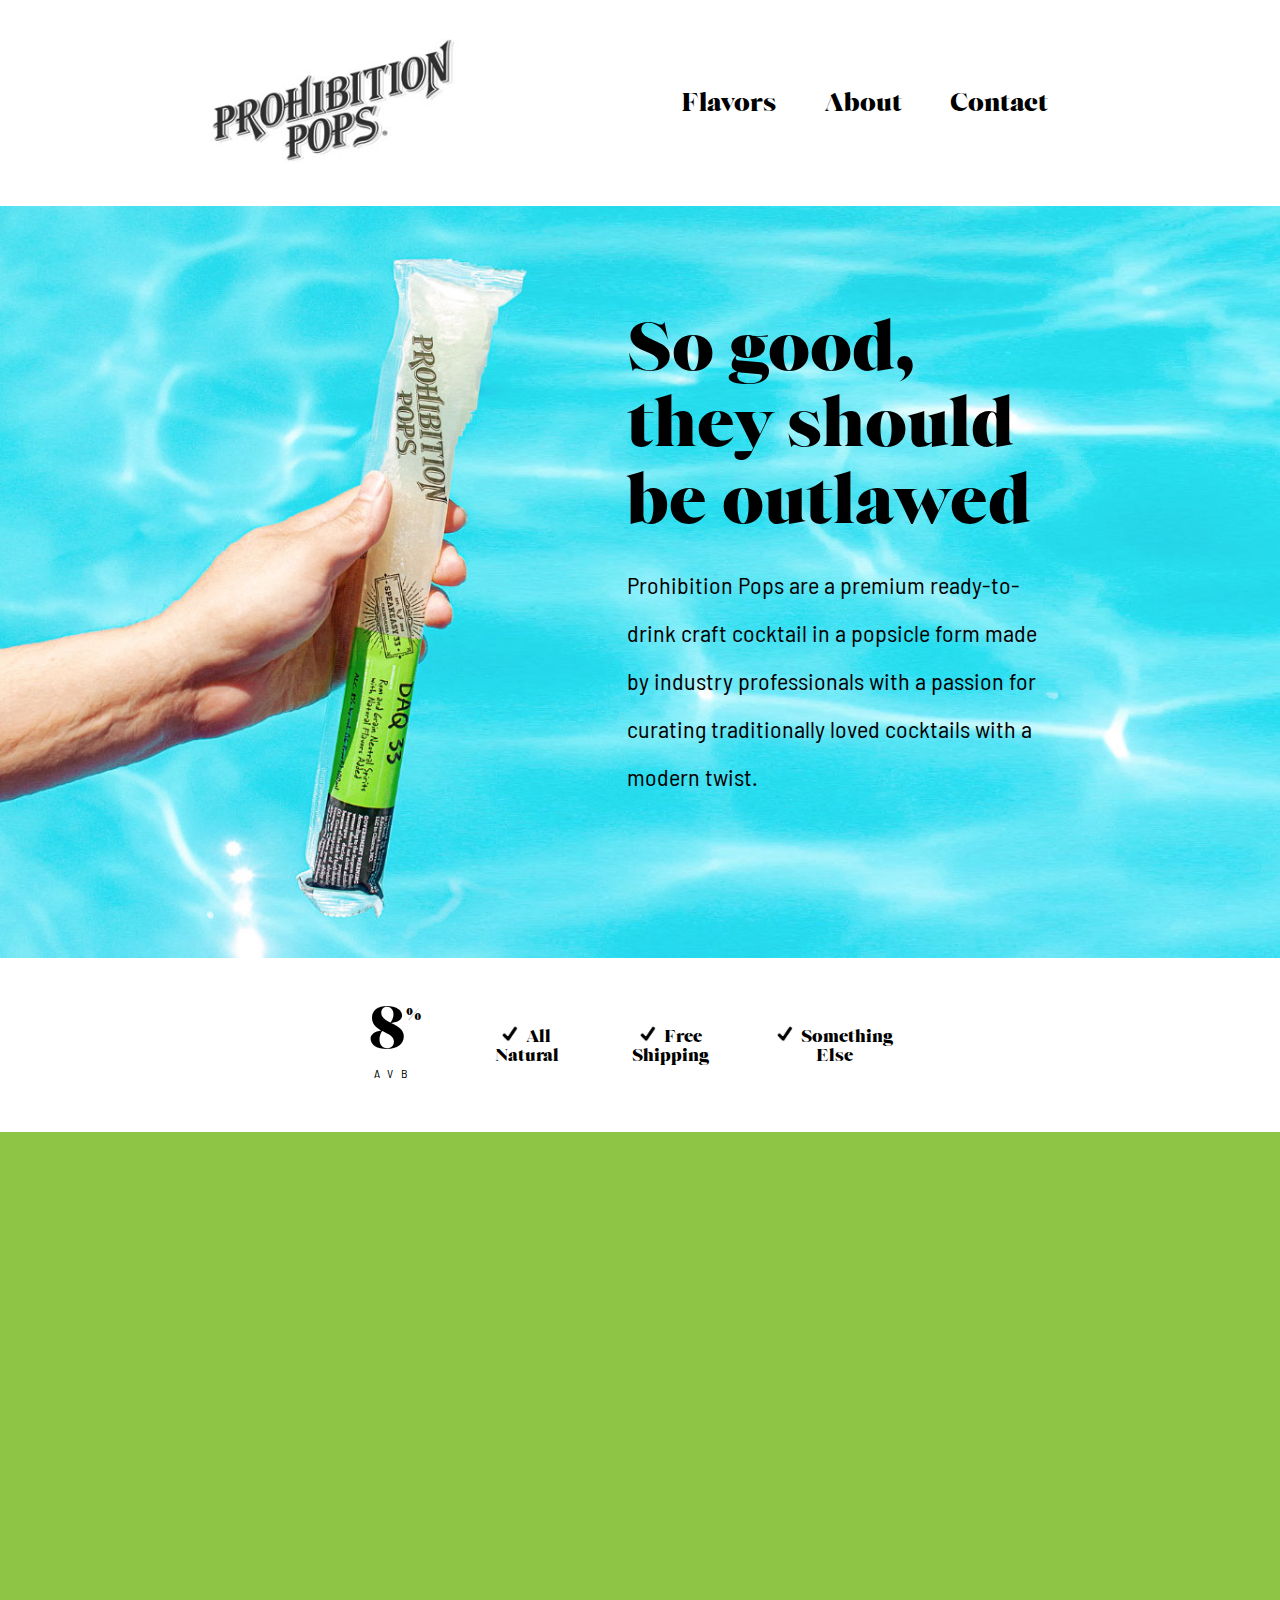
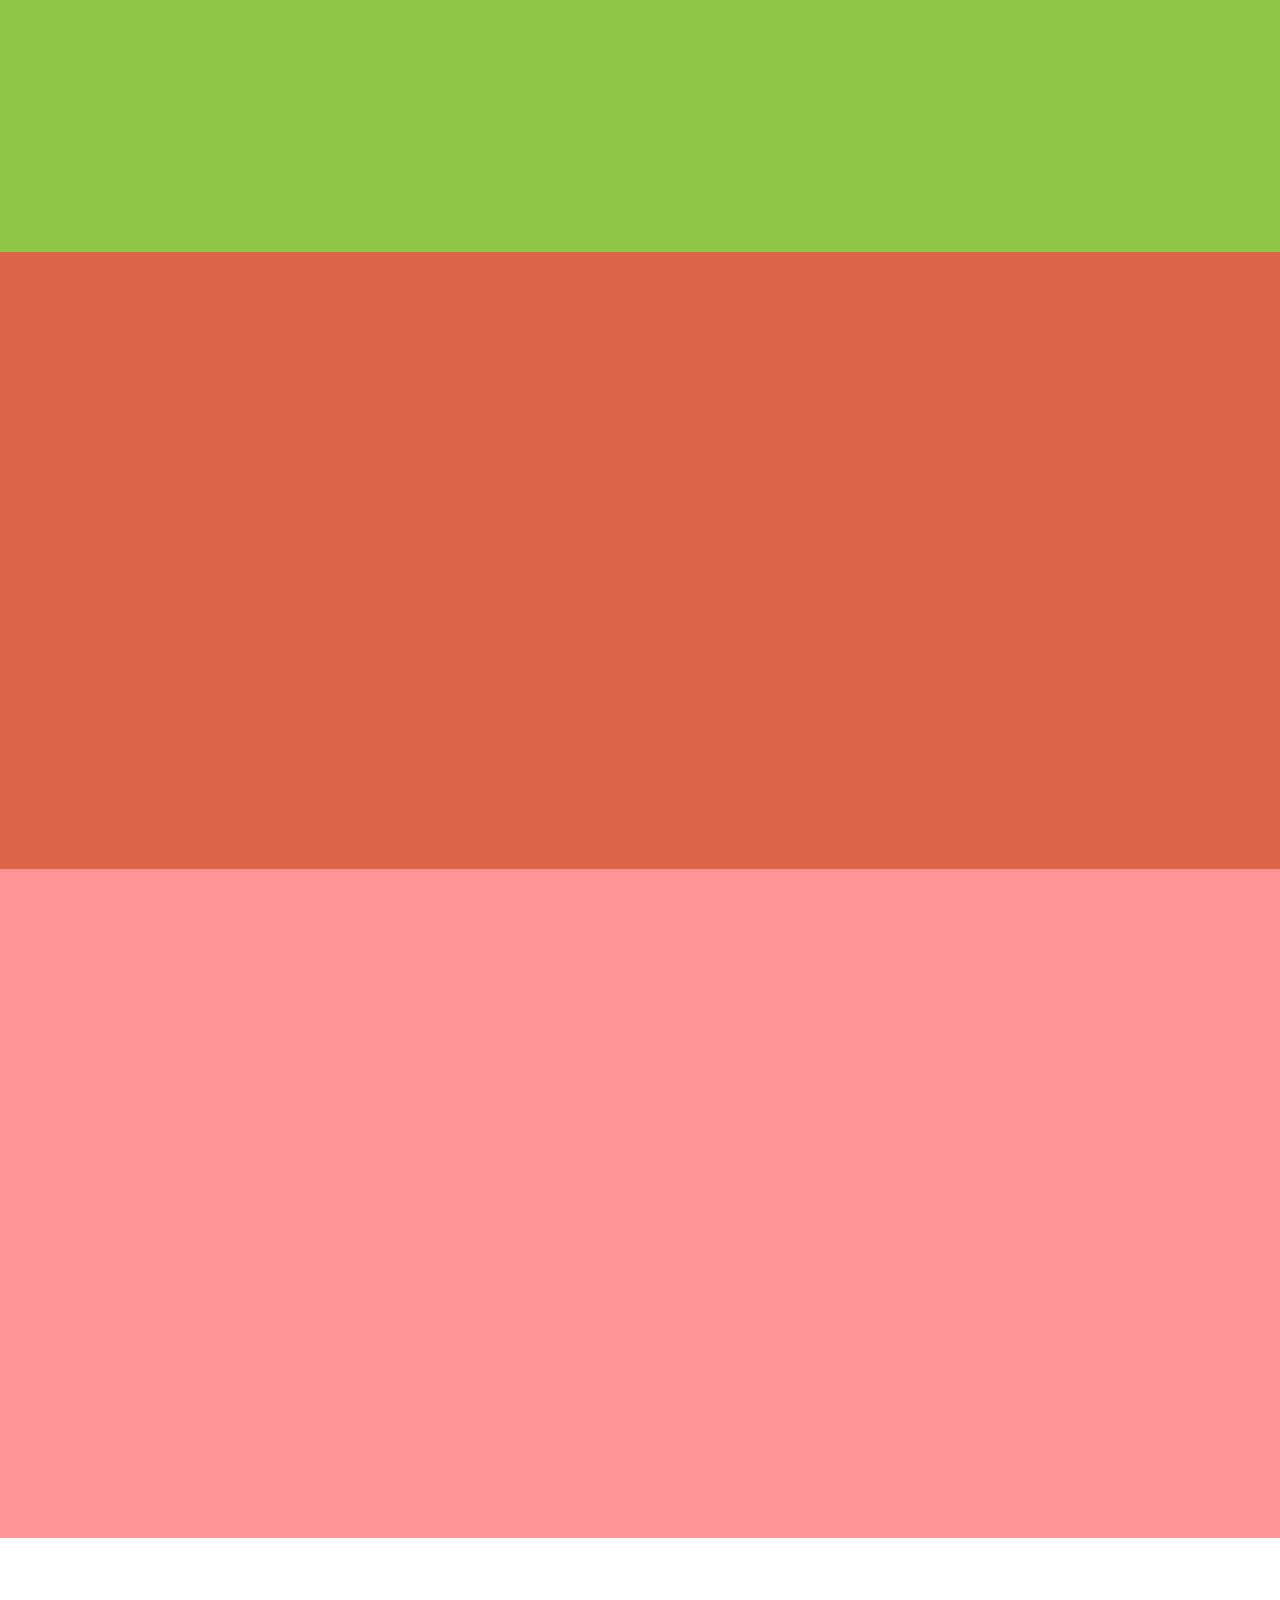
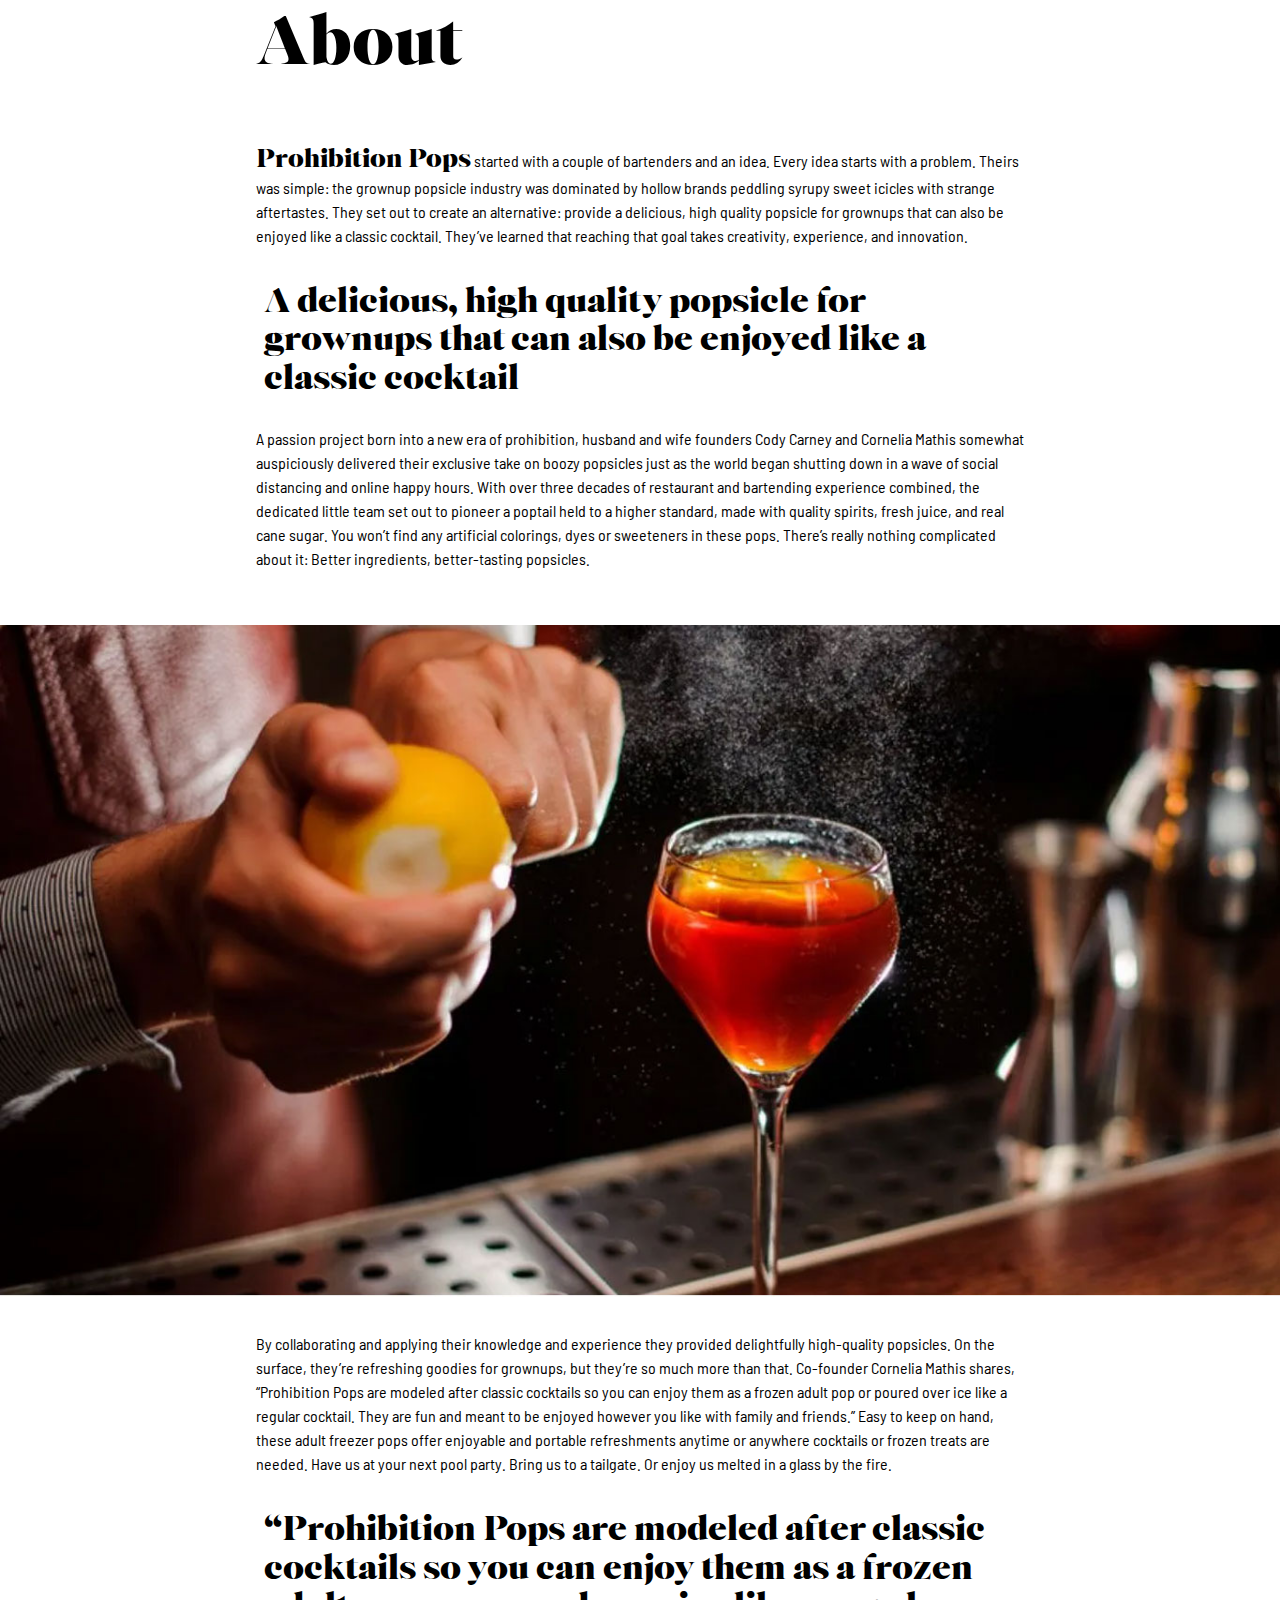
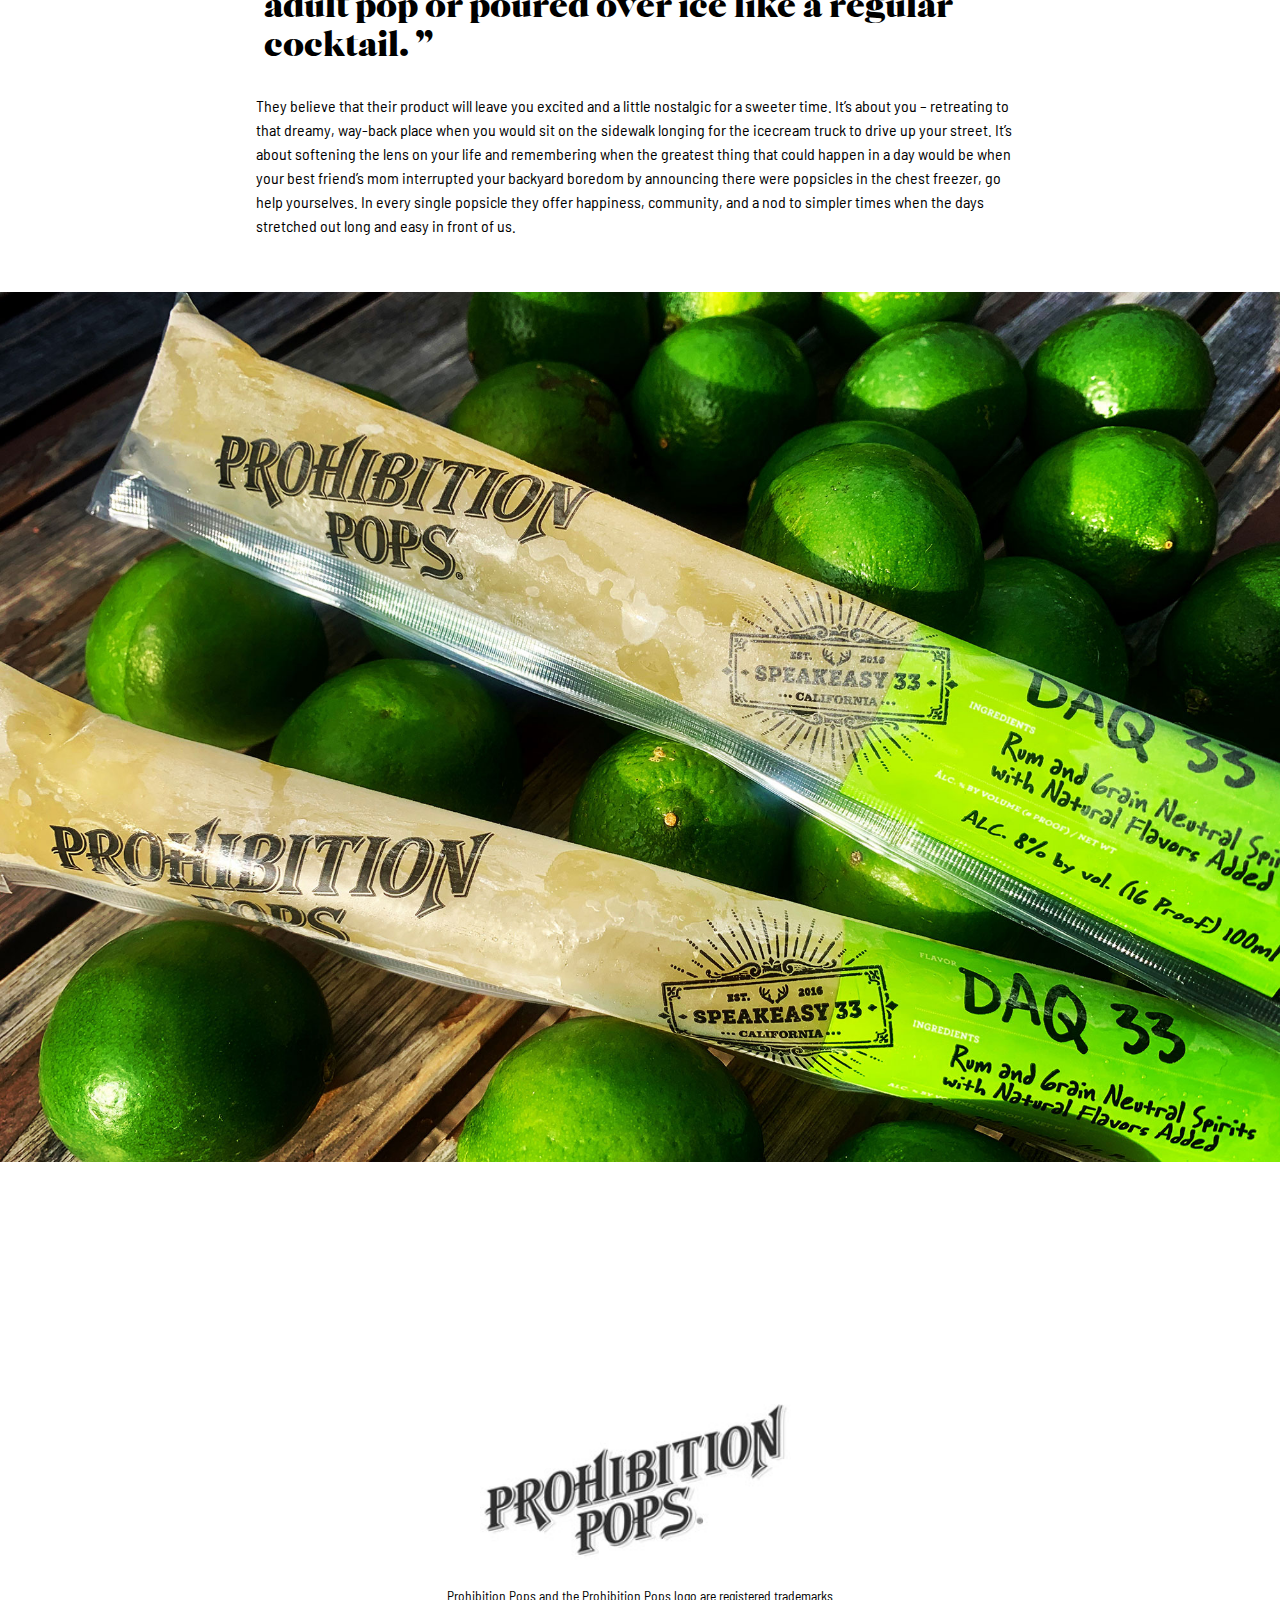
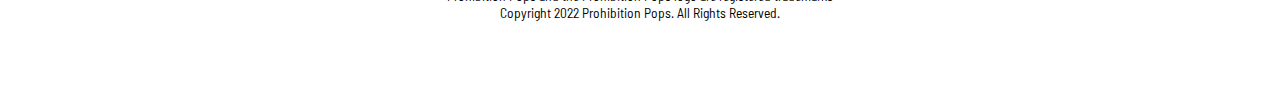
==== index.html @ 4e72dd2e "men! and auntie slut" ====
<html>

<head>
  <meta name="viewport" content="width=device-width, initial-scale=1.0">
  <meta name="og:image" content="https://prohibition-pops-new.vercel.app/images/og.jpg">
  <link href="images/favicon.png" rel="shortcut icon" type="image/x-icon">
  <link href="css/normalize.css" rel="stylesheet" type="text/css">
  <link href="fonts/fonts.css" rel="stylesheet" type="text/css">
  <link href="css/style.css" rel="stylesheet" type="text/css">
  <link rel="preconnect" href="https://fonts.googleapis.com">
  <link rel="preconnect" href="https://fonts.gstatic.com" crossorigin>
  <link href="https://fonts.googleapis.com/css2?family=Barlow+Semi+Condensed&display=swap" rel="stylesheet">
</head>

<body>
  <header>
    <div class="container">
      <a class="logo" href="/"><img src="/images/logo.jpg" alt="Prohibition Pops"></a>
      <nav>
        <ul>
          <li><a href="#flavors">Flavors</a></li>
          <li><a href="#about">About</a></li>
          <li><a href="#contact">Contact</a></li>
        </ul>
      </nav>
    </div>
  </header>
  <main>
    <h1>Prohibition Pops</h1>
    <div class="billboard">
      <div class="container">
        <div class="copy">
          <div class="headline">So good, they should be outlawed</div>
          <p>Prohibition Pops are a premium ready-to-drink craft cocktail in a popsicle form made by industry
            professionals
            with a passion for curating traditionally loved cocktails with a modern twist. </p>  
        </div>
      </div>
    </div>
    <div class="container">
      <ul class="selling-points">
        <li class="abv"><strong>8<sup>%</sup></strong>
          <p>AVB</p>
        </li>
        <li>All Natural</li>
        <li>Free Shipping</li>
        <li>Something Else</li>
      </ul>
    </div>
    <section id="flavors" class="flavors">
      <article class="daq33">
        <div class="container">
          <img src="/images/daq33.jpg" alt="Daq33">
          <div class="copy">
            <h2>Daq33</h2>
            <p>wears his t-shirts a bit too small and his smile a radiant white. He’s been known to turn heads with the twinkle in his eye.
            </p>
            <div class="stats">
              <div class="abv">
                <strong>8<sup>%</sup></strong>
                <p>AVB</p>
              </div>
              <div class="ingredients">
                Rum, Fresh Lime Juice, Cane Sugar
              </div>
              <div class="info">
                100ml, 3.4oz
              </div>
            </div>
            <a class="button" href="https://shop.prohibition-pops.com/daq-33-6-per-pop.html" target="_blank">
              Buy Now
            </a>
          </div>
        </div>
      </article>

      <article class="bourbon-buck">
        <div class="container">
          <img src="/images/bourbon-buck.jpg" alt="Bourbon Buck">
          <div class="copy">
            <h2><span>Bourbon</span> Buck</h2>
            <p>he's sweet as hell and all about the swagger. He may or may not have kids, nobody really knows for sure, but without a doubt he’d take a bullet for you.
            </p>
            <div class="stats">
              <div class="abv">
                <strong>8<sup>%</sup></strong>
                <p>AVB</p>
              </div>
              <div class="ingredients">
                Bourbon, Ginger Syrup, Fresh Lime Juice, Cane Sugar
              </div>
              <div class="info">
                100ml, 3.4oz
              </div>
            </div>
            <div class="button" >
              Coming Soon!
            </a>
          </div>
        </div>
      </article>

      <article class="pink-lemonade">
        <div class="container">
          <img src="/images/pink-lemonade.jpg" alt="Pink Lemonade">
          <div class="copy">
            <h2>Pink <span>Lemonade</span></h2>
            <p>the fun aunt who shows up at family gatherings with her lipstick smudged and maybe already a little tipsy but her heart is pure gold.
            </p>
            <div class="stats">
              <div class="abv">
                <strong>8<sup>%</sup></strong>
                <p>AVB</p>
              </div>
              <div class="ingredients">
                Vodka, Cranberry Juice, Fresh Lemon Juice, Cane Sugar
              </div>
              <div class="info">
                100ml, 3.4oz
              </div>
            </div>
            <div class="button" href="#">
              Coming soon!
            </div>
          </div>
        </div>
      </article>

    </section>

    <section class="about" id="about">
      <div class="container">
        <h2>About</h2>
        <p><em>Prohibition Pops</em> started with a couple of bartenders and an idea. Every idea starts with a problem.
          Theirs was simple: the grownup popsicle industry was dominated by hollow brands peddling syrupy sweet icicles
          with strange aftertastes. They set out to create an alternative: provide a delicious, high quality popsicle
          for
          grownups that can also be enjoyed like a classic cocktail. They’ve learned that reaching that goal takes
          creativity, experience, and innovation.</p>

        <p>
        <blockquote>A delicious, high quality popsicle for grownups that can also be enjoyed like a classic cocktail
        </blockquote>
        </p>

        <p>A passion project born into a new era of prohibition, husband and wife founders Cody Carney and Cornelia
          Mathis
          somewhat auspiciously delivered their exclusive take on boozy popsicles just as the world began shutting down
          in
          a wave of social distancing and online happy hours. With over three decades of restaurant and bartending
          experience combined, the dedicated little team set out to pioneer a poptail held to a higher standard, made
          with
          quality spirits, fresh juice, and real cane sugar. You won’t find any artificial colorings, dyes or sweeteners
          in these pops. There’s really nothing complicated about it: Better ingredients, better-tasting popsicles.</p>
      </div>
      <br><br>
      <img src="/images/bartender.jpg" alt="Bartender">
      <br><br>
      <div class="container">
        <p>By collaborating and applying their knowledge and experience they provided delightfully high-quality
          popsicles.
          On the surface, they’re refreshing goodies for grownups, but they’re so much more than that. Co-founder
          Cornelia
          Mathis shares, “Prohibition Pops are modeled after classic cocktails so you can enjoy them as a frozen adult
          pop
          or poured over ice like a regular cocktail. They are fun and meant to be enjoyed however you like with family
          and friends.” Easy to keep on hand, these adult freezer pops offer enjoyable and portable refreshments anytime
          or anywhere cocktails or frozen treats are needed. Have us at your next pool party. Bring us to a tailgate. Or
          enjoy us melted in a glass by the fire. </p>
          <blockquote>“Prohibition Pops are modeled after classic cocktails so you can enjoy them as a frozen adult pop or poured over ice like a regular cocktail. ”</blockquote>
        <p>They believe that their product will leave you excited and a little nostalgic for a sweeter time. It’s about
          you – retreating to that dreamy, way-back place when you would sit on the sidewalk longing for the icecream
          truck to drive up your street. It’s about softening the lens on your life and remembering when the greatest
          thing that could happen in a day would be when your best friend’s mom interrupted your backyard boredom by
          announcing there were popsicles in the chest freezer, go help yourselves. In every single popsicle they offer
          happiness, community, and a nod to simpler times when the days stretched out long and easy in front of us.</p>
      </div>
      <br><br>
      <img src="/images/product.jpg" alt="pops" />
      <br><br>
      <div class="container">
        <div class="instagram">
          <!--  LightWidget WIDGET  -->
          <script src="https://cdn.lightwidget.com/widgets/lightwidget.js"></script><iframe
            src="https://cdn.lightwidget.com/widgets/98e563a64de95005815bdc855ac49291.html" scrolling="no"
            allowtransparency="true" class="lightwidget-widget" style="width:100%;border:0;overflow:hidden;"></iframe>
        </div>
      </div>
      </div>
    </section>
  </main>
  <footer>
    <a class="logo" href="/"><img src="/images/logo.jpg" alt="Prohibition Pops"></a>
    <p>Prohibition Pops and the Prohibition Pops logo are registered trademarks<br>
      Copyright 2022 Prohibition Pops. All Rights Reserved.</p>
  </footer>
  <script src="https://code.jquery.com/jquery-3.6.3.min.js"
    integrity="sha256-pvPw+upLPUjgMXY0G+8O0xUf+/Im1MZjXxxgOcBQBXU=" crossorigin="anonymous"></script>
  <script src="/js/scripts.js"></script>
</body>

</html>
---- fonts/fonts.css ----
@font-face {
    font-family: 'BW Beto';
    src: url('BwBetoGrande-Black.woff') format('woff');
    font-style: normal;
}
---- css/style.css ----
body {
  font-family: 'Barlow Semi Condensed', sans-serif;
  line-height: 1.2;
}

.button {}

img {
  width: 100%;
  height: auto;
}

sup {
  top: -1.75em
}

/* FONTZ */

h1 {
  display: none;
}

h2,
header nav,
blockquote,
section.about p em:first-of-type,
.billboard .headline,
.selling-points li:not(:first-child),
.button {
  font-family: 'BW Beto';
  font-weight: bold;
}

@media (max-width: 768px) {
  header nav {
    font-family: inherit;
    text-transform: uppercase;
    font-size: 1rem;
  }
}

h2,
.billboard .headline {
  font-size: 3rem;
}

@media (min-width: 769px) {

  h2,
  .billboard .headline {
    font-size: 4rem;
  }
}


article h2 {
  font-size: 5rem;
  line-height: 1;
}

h2 span {
  font-size: 2.25rem;
  display: block;
}

blockquote {
  font-size: 2rem;
}

nav,
section.about p em:first-of-type {
  font-size: 1.5rem;
  font-style: normal;
}


/* GLOBAL */

.container {
  max-width: 1024px;
  margin: auto;
}

a {
  color: #000;
}

header {
  text-align: center;
  padding: 2rem;
}

header .logo {
  display: inline-block;
  max-width: 10rem;
}

@media (min-width: 769px) {
  header .logo {
    max-width: 16rem;
  }
}

header nav {
  padding: 1rem 0;
}

header nav ul {
  display: flex;
  align-items: center;
  justify-content: center;
}

header nav ul li {
  padding: 0 .5rem;
}

@media (min-width: 769px) {
  header .container {
    display: flex;
    align-items: center;
    justify-content: center;
    width: 100%;
  }

  header .logo {
    margin-right: 12rem;
  }

  header nav ul li {
    padding: 0 1.5rem;
  }


}

header nav ul {
  list-style-type: none;
  margin: 0;
  padding: 0;
}

header nav a {
  text-decoration: none;
}


/* BILLBOARD */

.billboard {
  background-repeat: no-repeat;
  background-size: cover;
  background-position: top;
  padding: 2rem;
  text-align: center;
  background-image: url(/images/billboard-mobile.jpg);
  padding-top: 24rem;
  overflow: hidden
}

@media (min-width: 769px) {
  .billboard {
    background-image: url(/images/billboard.jpg);
    background-position: center;
    min-height: 45rem;
    padding-top: 0;
    padding-left: 33%;
    text-align: left;
    display: flex;
    align-items: flex-end;
  }

  .billboard .headline {
    width: 26rem;
  }

  .billboard p {
    line-height: 2;
    font-size: 1.5rem;
    width: 26rem;
  }

}

.billboard .copy {
  position: relative;
  transform: translateY(150px);
  opacity: 0;
  transition: 1s all ease;
}
.billboard .copy.active {
  transform: translateY(0);
  opacity: 1;
}
/* Flavors */

.flavors article {
  color: #fff;
  padding: 2rem;
  text-align: center;
}

@media (min-width: 769px) {
  .flavors article .container {
    display: flex;
    flex-direction: row-reverse;
    align-items: center;
    text-align: left;
  }

  .flavors article .copy {
    padding-left: 4rem;
    line-height: 1.5;
  }

  .flavors article .copy p {
    margin: 1rem 0;
  }

  .flavors article h2 {
    margin: 0;
  }
}

.flavors article .copy .stats .abv p {
  margin: 0;
}

.stats .abv {
  background: #fff;
  padding: 1rem;
  margin-right: .5rem;
  height: 4rem;
}



.stats {
  display: flex;
  height: auto;
  border: 1px solid #fff;
  margin-top: 2rem;
  text-align: left;
}

.stats .ingredients,
.stats .info {
  font-size: .8rem;
  padding: .5rem;
}

.stats .ingredients:before,
.stats .info:before {
  content: "Ingredients";
  display: block;
  font-size: .75rem;
  text-transform: uppercase;
  letter-spacing: .125rem;
  padding: .25rem 0;
}

.stats .info:before {
  content: "Info";
}

article.daq33 {
  background: #8ec545;
}

article.bourbon-buck {
  background: #dd654a;
}

article.pink-lemonade {
  background: #ff9597;
}

article.daq33 .abv {
  color: #8ec545;
}

article.bourbon-buck .abv {
  color: #dd654a;
}

article.pink-lemonade .abv {
  color: #ff9597;
}

/* reveal   */

.flavors article img {
  position: relative;
  transform: translateY(50px);
  opacity: 0;
  transition: 1s all ease;
}

.flavors article img.active {
  transform: translateY(0);
  opacity: 1;
}

.flavors article .copy {
  position: relative;
  transform: translateX(-150px);
  opacity: 0;
  transition: 1s all ease;
}

.flavors article .copy.active {
  transform: translateX(0);
  opacity: 1;
}

@media (min-width: 769px) {
  .flavors article img {
    transform: translateY(50px);
  }
  .flavors article img.active {
    transform: translateY(0);
  }

  .flavors article .copy {
    transform: translateX(-150px);
  }
  .flavors article .copy.active {
    transform: translateX(0);
  }
}




/* About */

section.about p,
section.about h2 {
  padding: 0 2rem;
  line-height: 1.5;
}

@media (min-width: 769px) {

  section.about p,
  section.about h2 {
    padding: 0 8rem;
  }

  section.about blockquote {
    padding: 0 6rem;
  }
}



/* ABV */

.abv {
  text-align: center;
  letter-spacing: .5rem;
  ;
  font-size: .75rem;
}

.abv sup {
  font-size: 1rem;
  /* transform: translate(.125rem, -.65rem); */
  /* display: inline-block; */
}

.abv strong {
  font-family: 'BW Beto';
  font-size: 3.5rem;
  line-height: 1;
  letter-spacing: normal;
}


/* Selling Points */

ul.selling-points {
  margin: 2rem;
  list-style-type: none;
  padding: 0;
  text-align: center;
}

ul.selling-points {
  align-items: center;
}

@media (min-width: 769px) {
  ul.selling-points {
    display: flex;
    margin: 2rem auto;
    width: 35rem;
  }

  ul.selling-points .abv {
    margin-right: 2rem;
  }
}

ul.selling-points li {
  padding: .5rem;
}

.selling-points li:not(:first-child):before {
  content: "";
  display: inline-block;
  width: 1rem;
  height: 1rem;
  background-image: url(/images/checkmark.jpg);
  background-repeat: none;
  background-size: cover;
  margin-right: .5rem;
}


.instagram {
  padding: 2rem;
}

footer {
  text-align: center;
  padding-bottom: 4rem;
}

footer p {
  max-width: 600px;
  font-size: .85rem;
  margin: 1rem auto;
}

footer .logo {
  display: block;
  width: 20rem;
  margin: auto;
}

/* Button */
.button {
  font-size: 1.5rem;
  display: inline-block;
  margin: 2.5rem 0 1rem;
  color: #fff;
  text-decoration: none;
}

a.button {
  border-bottom: 2px solid #fff;
}
a.button:after {
  content: "›";
  display: inline-block;
  margin-left: .5rem;
}
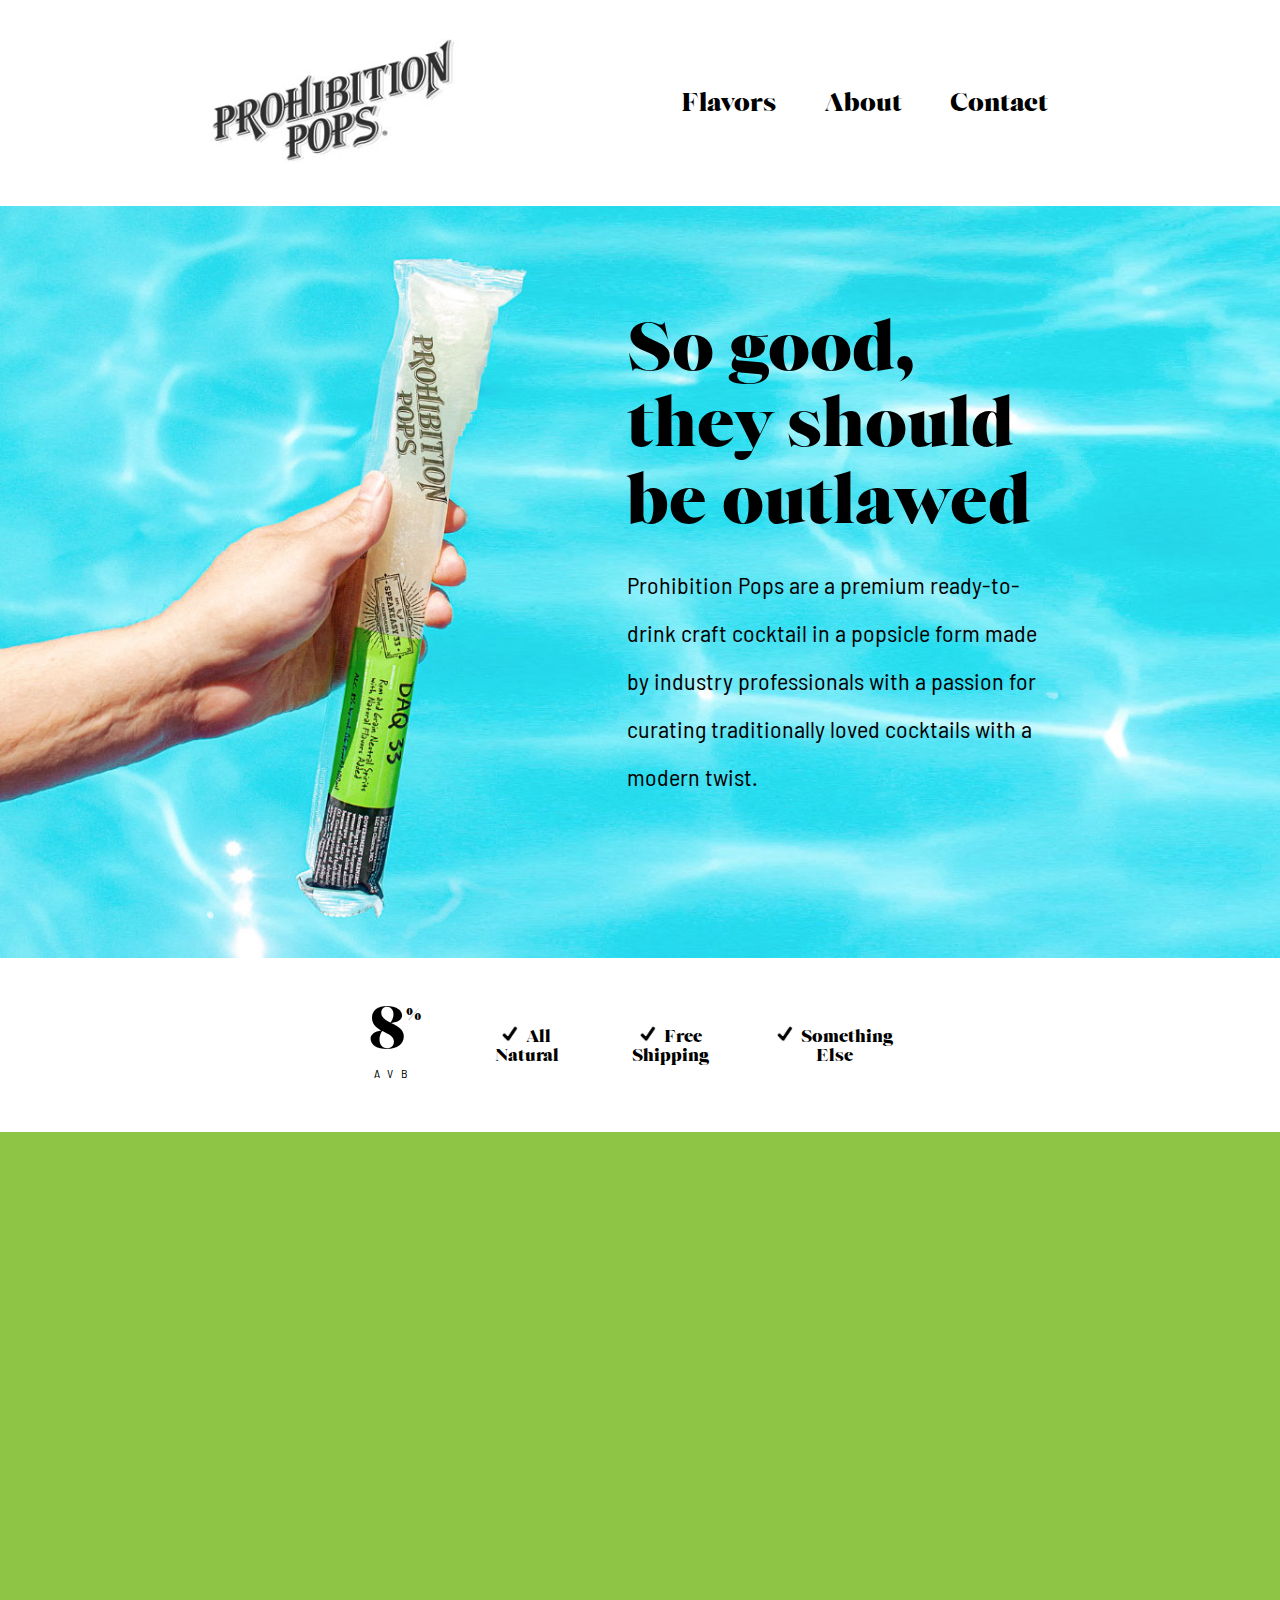
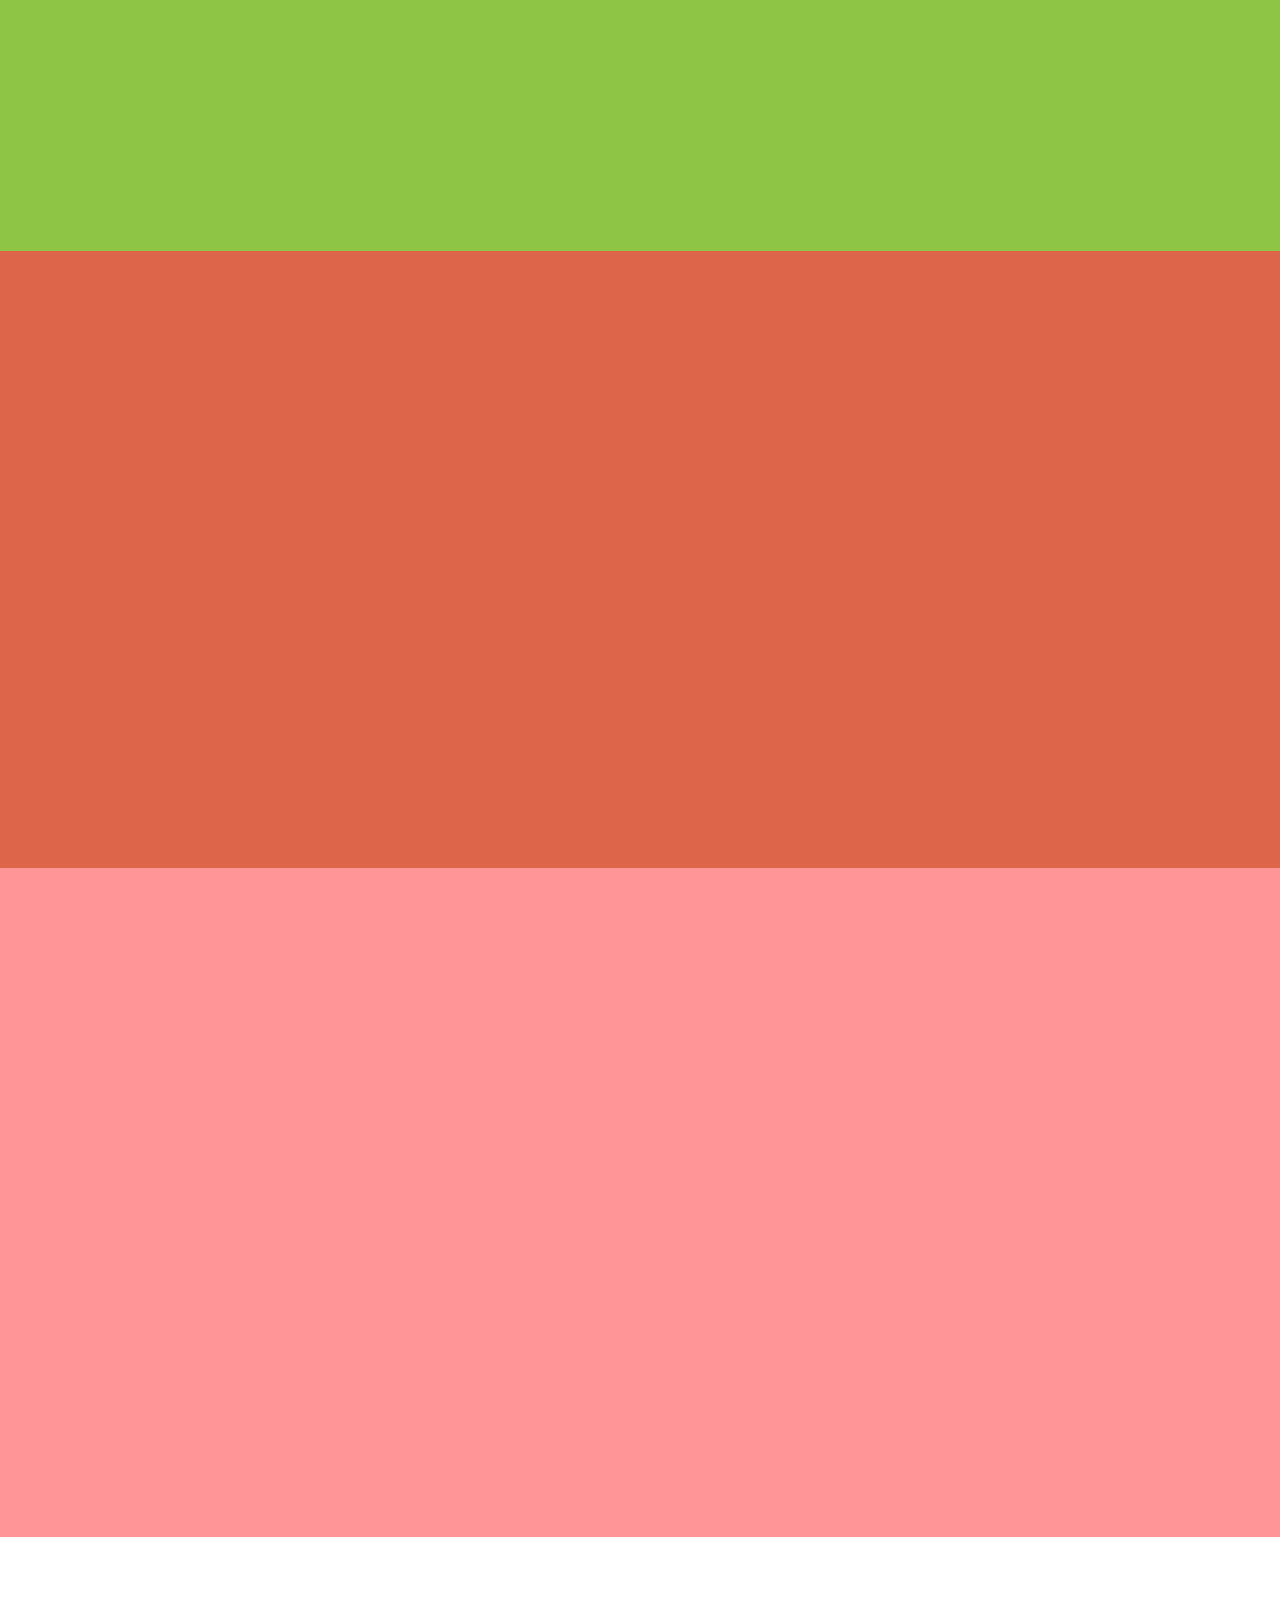
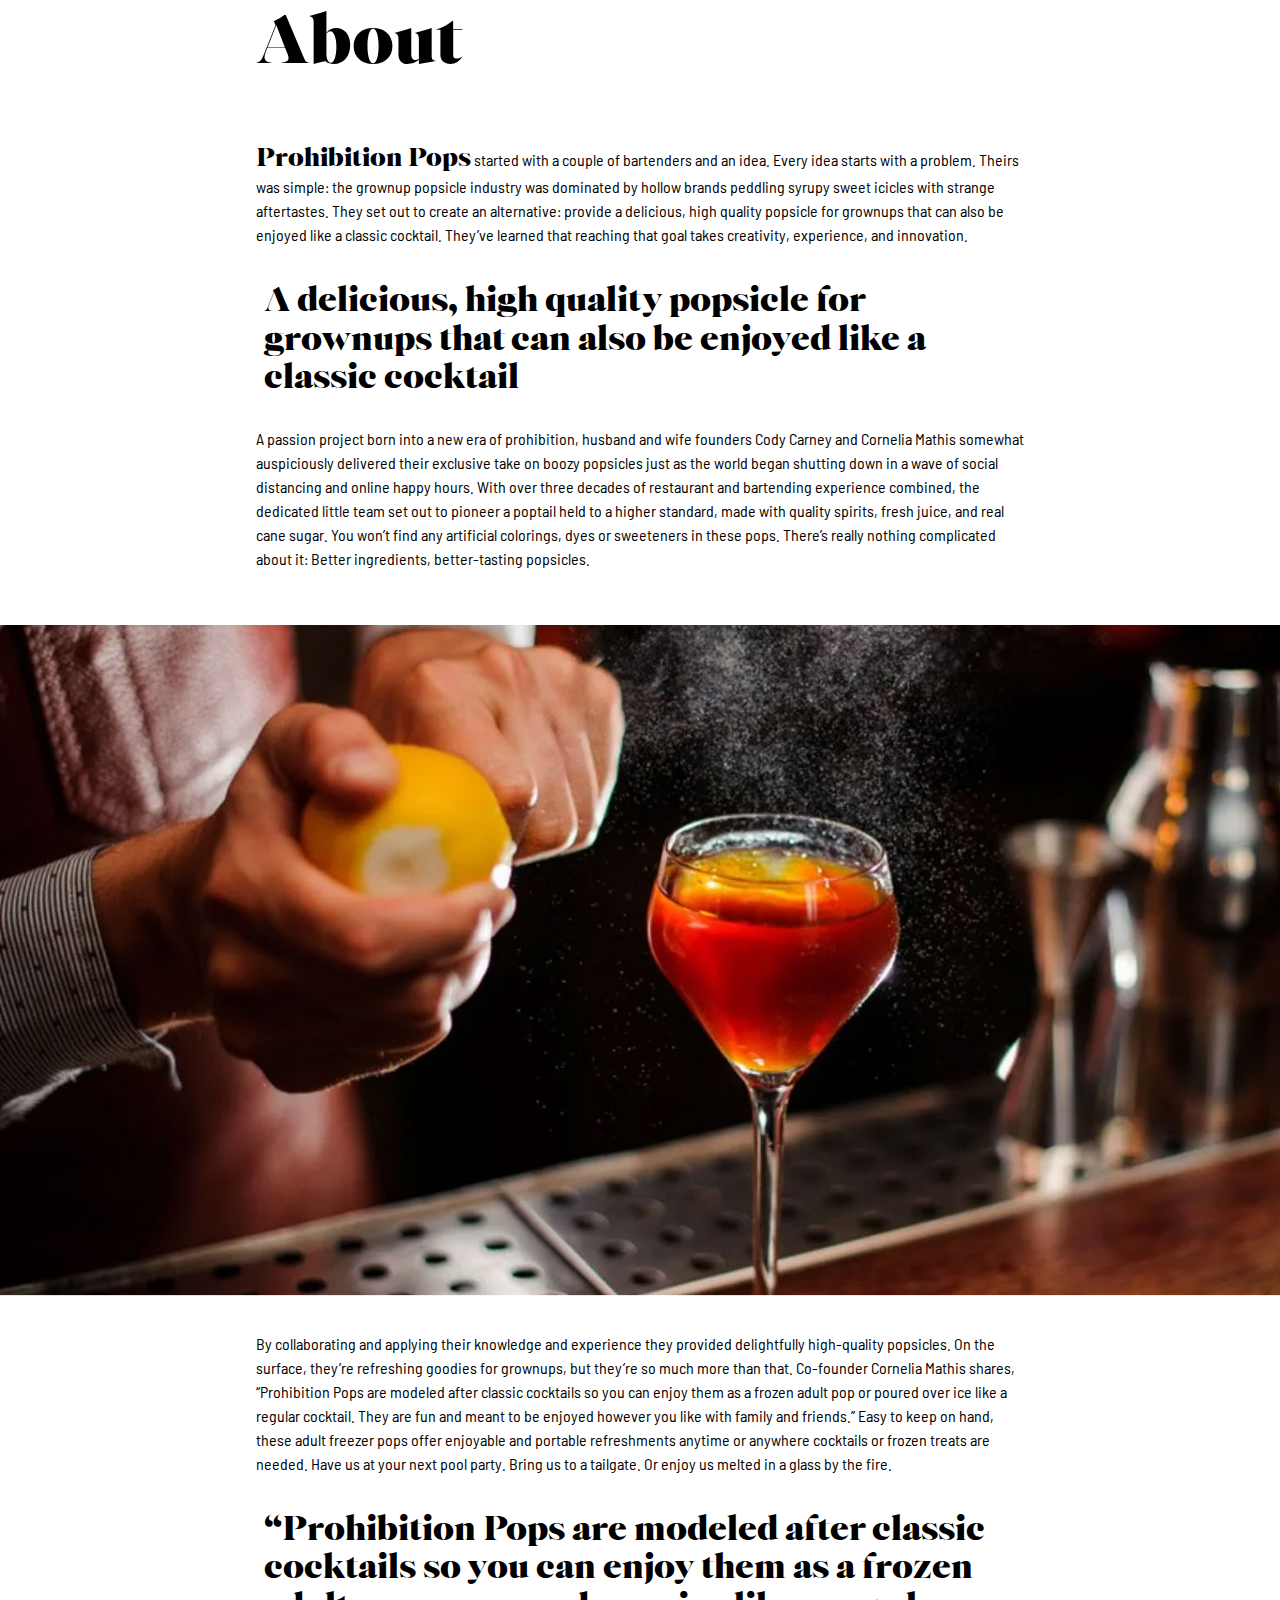
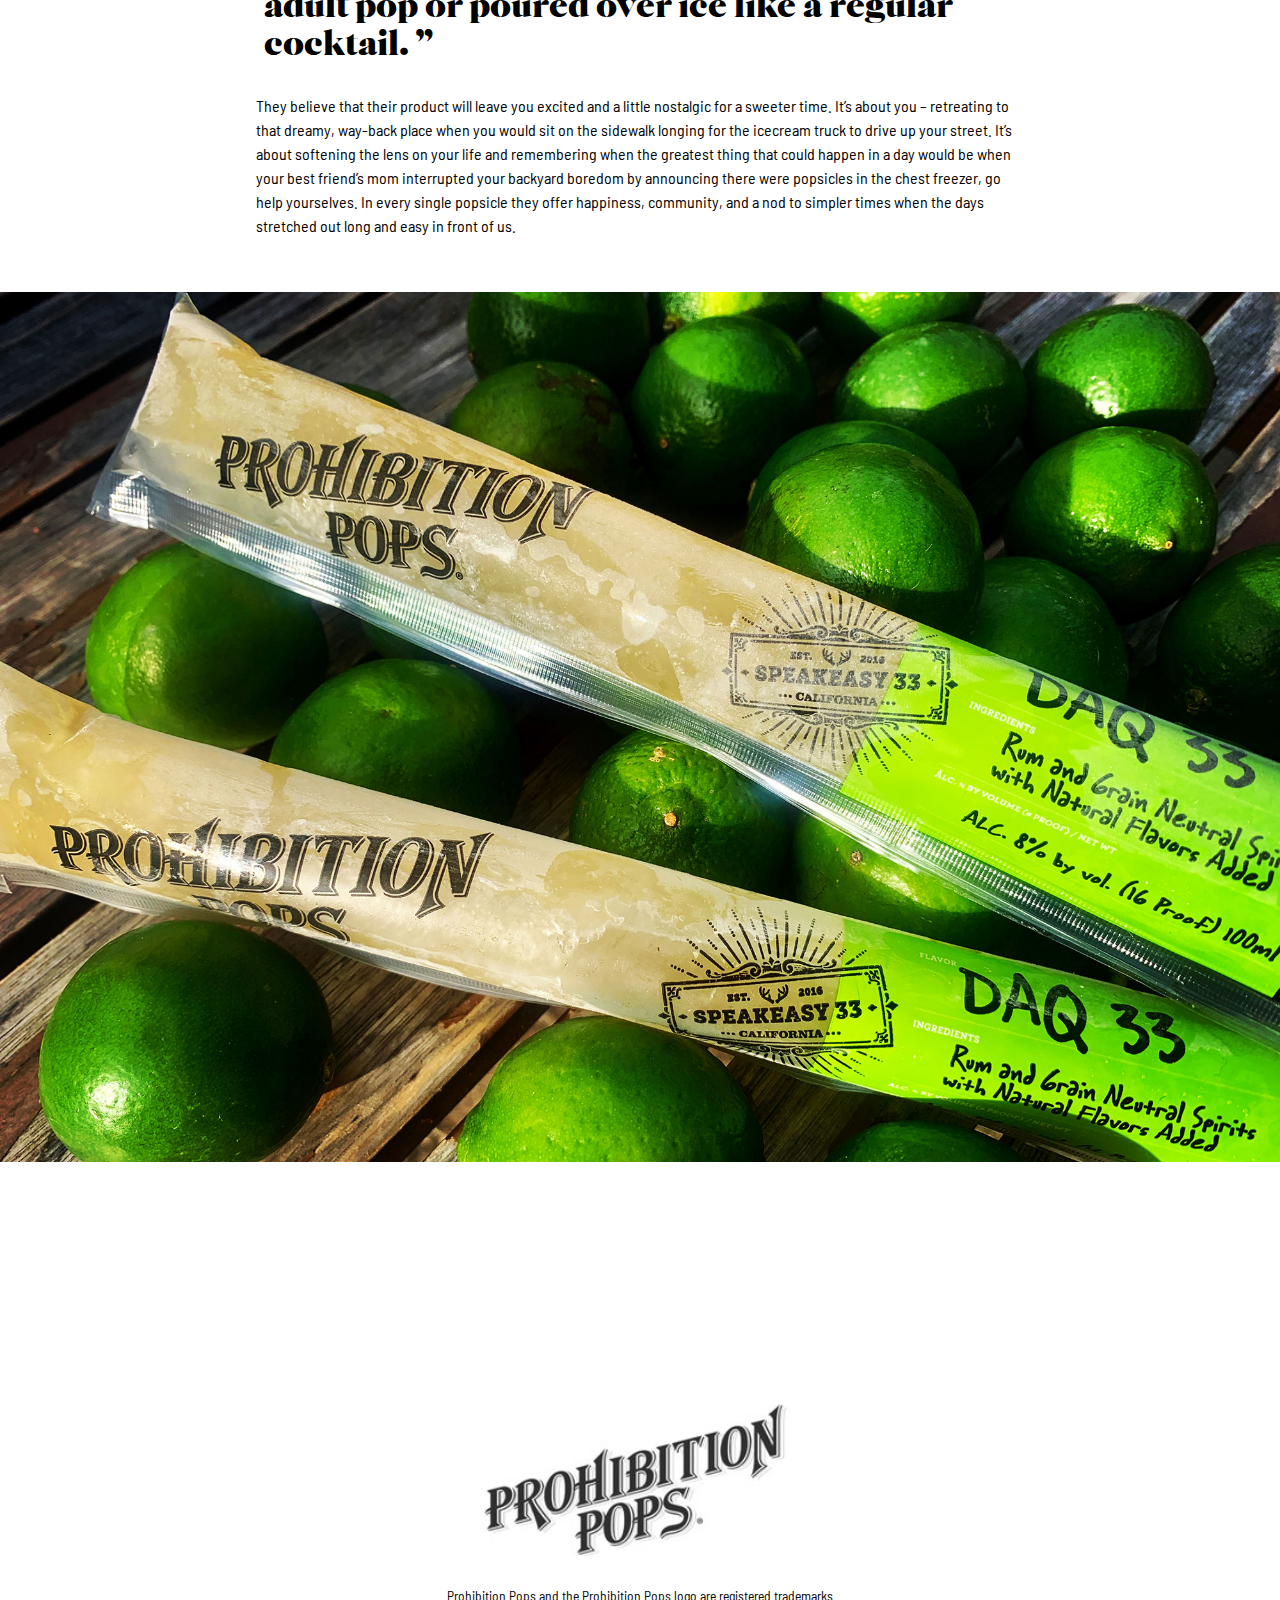
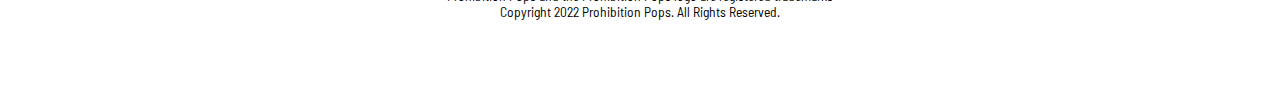
==== commit ce724d62: "up we go" ====
--- a/index.html
+++ b/index.html
@@ -53,7 +53,7 @@
           <img src="/images/daq33.jpg" alt="Daq33">
           <div class="copy">
             <h2>Daq33</h2>
-            <p>wears his t-shirts a bit too small and his smile a radiant white. He’s been known to turn heads with the twinkle in his eye.
+            <p>Wears his t-shirts a bit too small and his smile a radiant white. He’s been known to turn heads with the twinkle in his eye.
             </p>
             <div class="stats">
               <div class="abv">
@@ -79,7 +79,7 @@
           <img src="/images/bourbon-buck.jpg" alt="Bourbon Buck">
           <div class="copy">
             <h2><span>Bourbon</span> Buck</h2>
-            <p>he's sweet as hell and all about the swagger. He may or may not have kids, nobody really knows for sure, but without a doubt he’d take a bullet for you.
+            <p>He's sweet as hell and all about the swagger. He may or may not have kids, nobody really knows for sure, but without a doubt he’d take a bullet for you.
             </p>
             <div class="stats">
               <div class="abv">
@@ -105,7 +105,7 @@
           <img src="/images/pink-lemonade.jpg" alt="Pink Lemonade">
           <div class="copy">
             <h2>Pink <span>Lemonade</span></h2>
-            <p>the fun aunt who shows up at family gatherings with her lipstick smudged and maybe already a little tipsy but her heart is pure gold.
+            <p>The fun aunt who shows up at family gatherings with her lipstick smudged and maybe already a little tipsy but her heart is pure gold.
             </p>
             <div class="stats">
               <div class="abv">
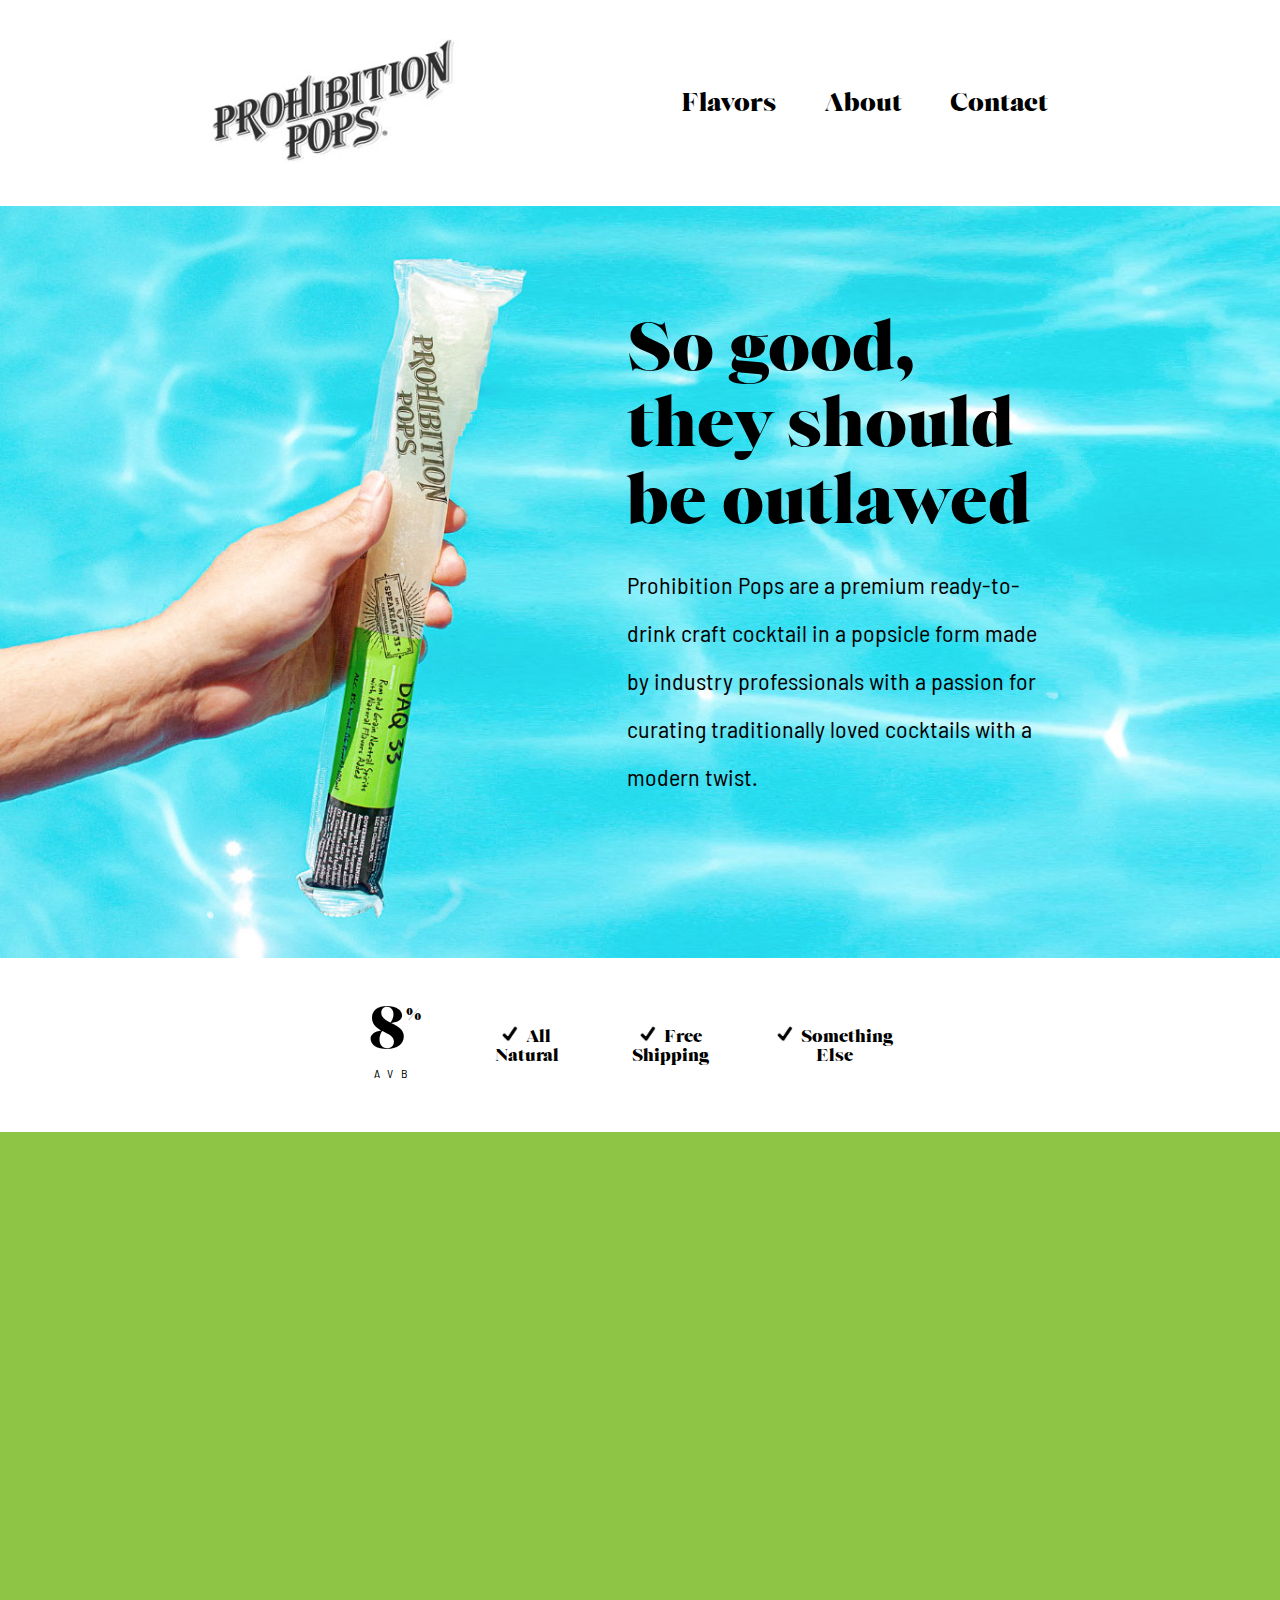
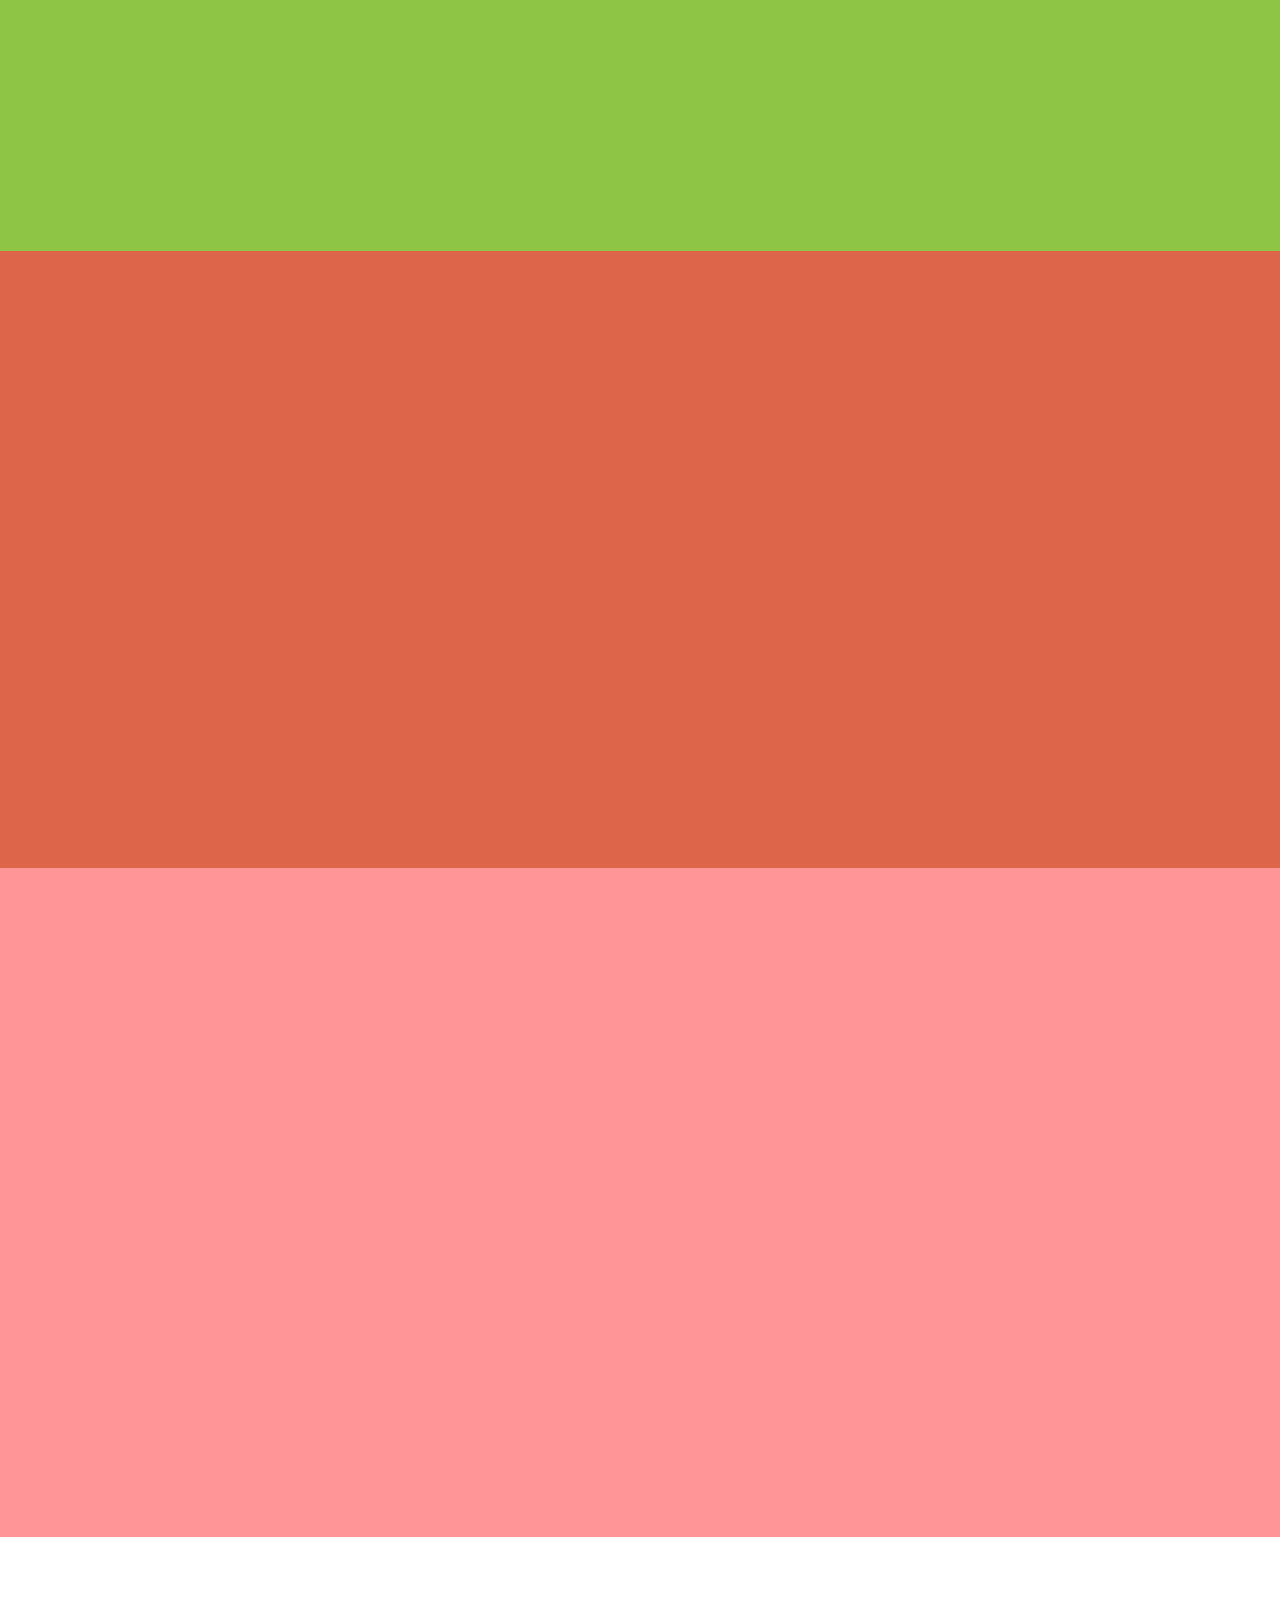
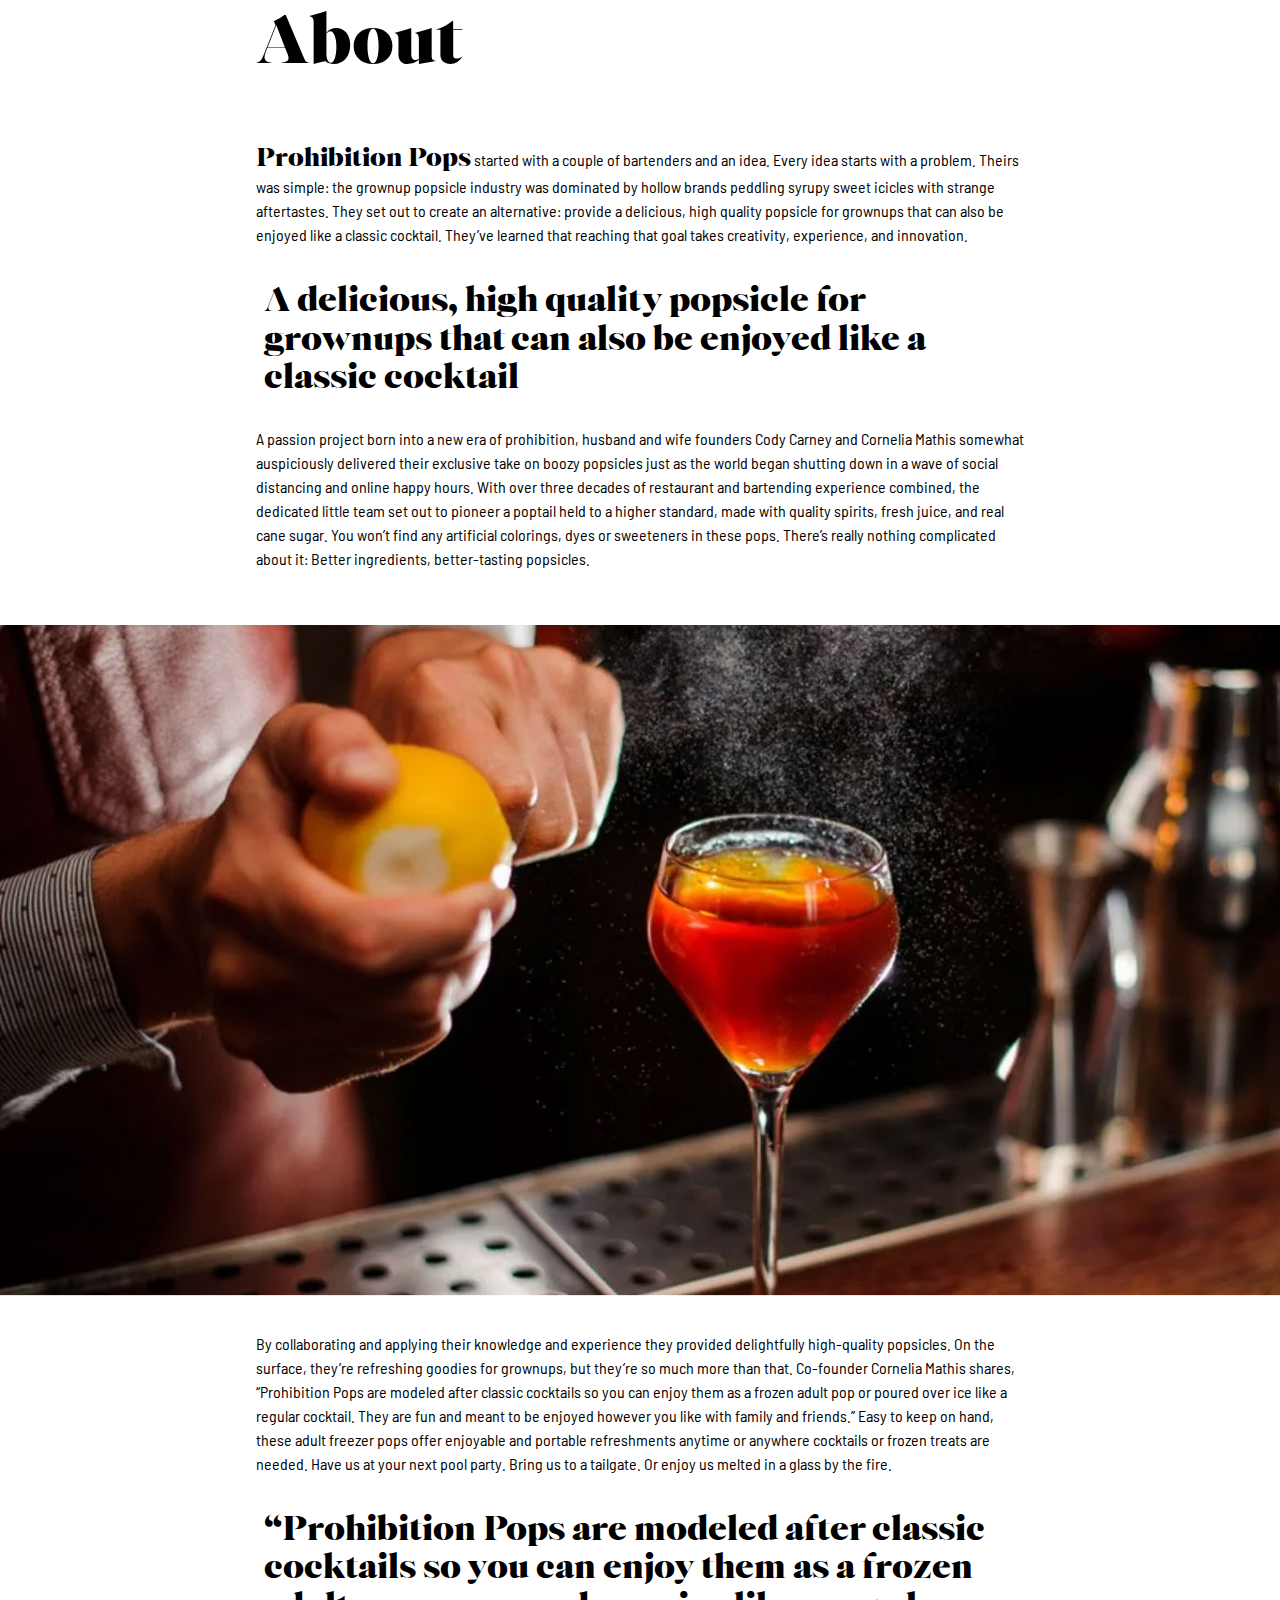
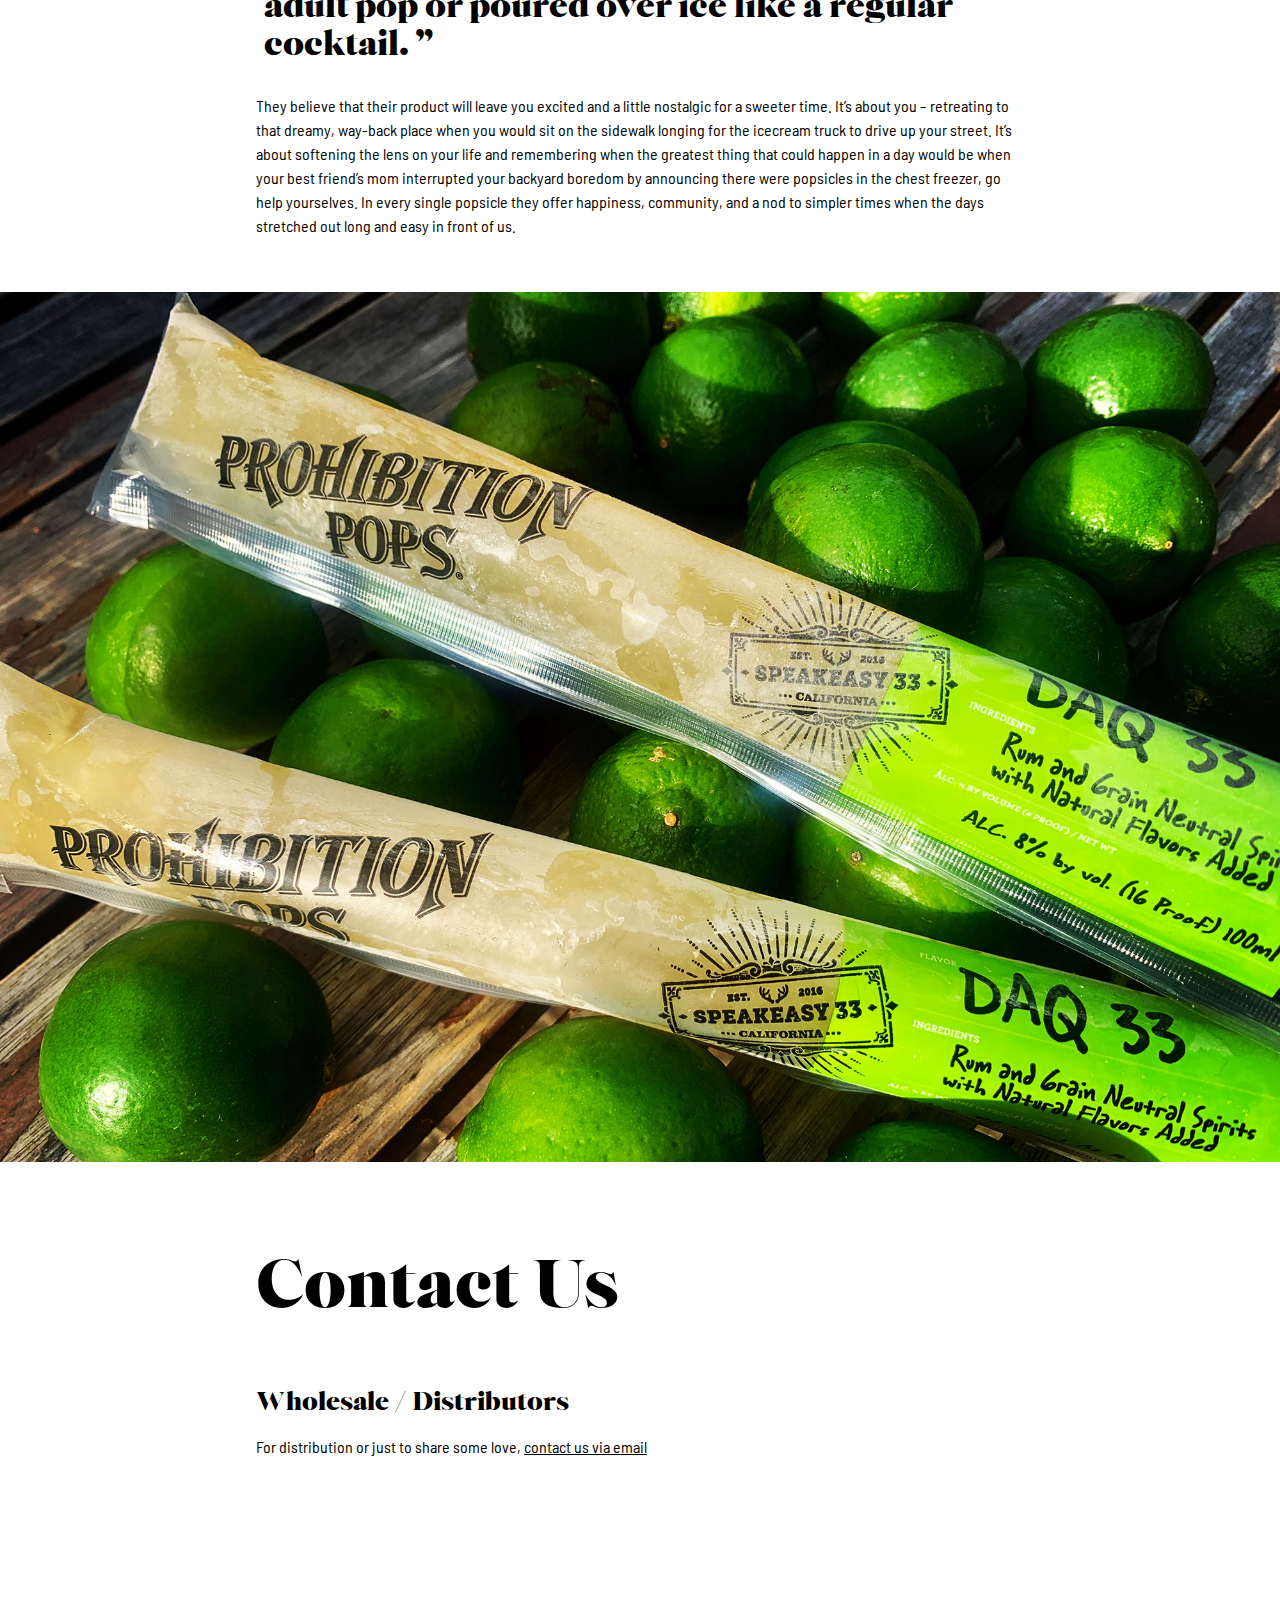
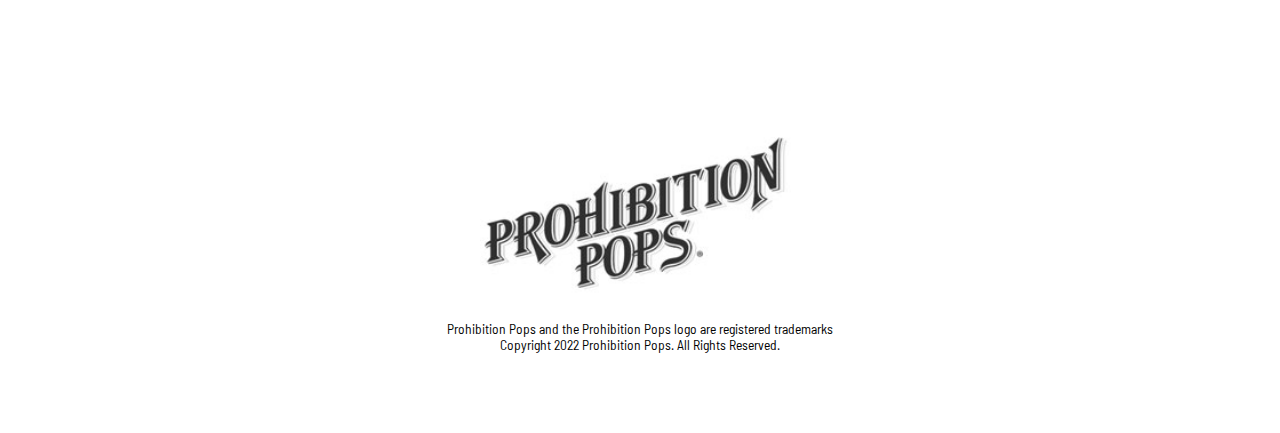
==== commit 1159f459: "go up" ====
--- a/index.html
+++ b/index.html
@@ -175,9 +175,20 @@
           announcing there were popsicles in the chest freezer, go help yourselves. In every single popsicle they offer
           happiness, community, and a nod to simpler times when the days stretched out long and easy in front of us.</p>
       </div>
-      <br><br>
+    </section>
+    <br><br>
       <img src="/images/product.jpg" alt="pops" />
       <br><br>
+    <section id="contact" class="about">
+      <div class="container">
+        <h2>Contact Us</h2>
+        <p>
+          <em>Wholesale / Distributors</em>
+          <p>For distribution or just to share some love, <a href="mailto:cornelia@prohibition-pops.com">contact us via email</a>
+        </p>
+        <br><br>
+      </div>
+    </section>
       <div class="container">
         <div class="instagram">
           <!--  LightWidget WIDGET  -->
@@ -187,7 +198,6 @@
         </div>
       </div>
       </div>
-    </section>
   </main>
   <footer>
     <a class="logo" href="/"><img src="/images/logo.jpg" alt="Prohibition Pops"></a>
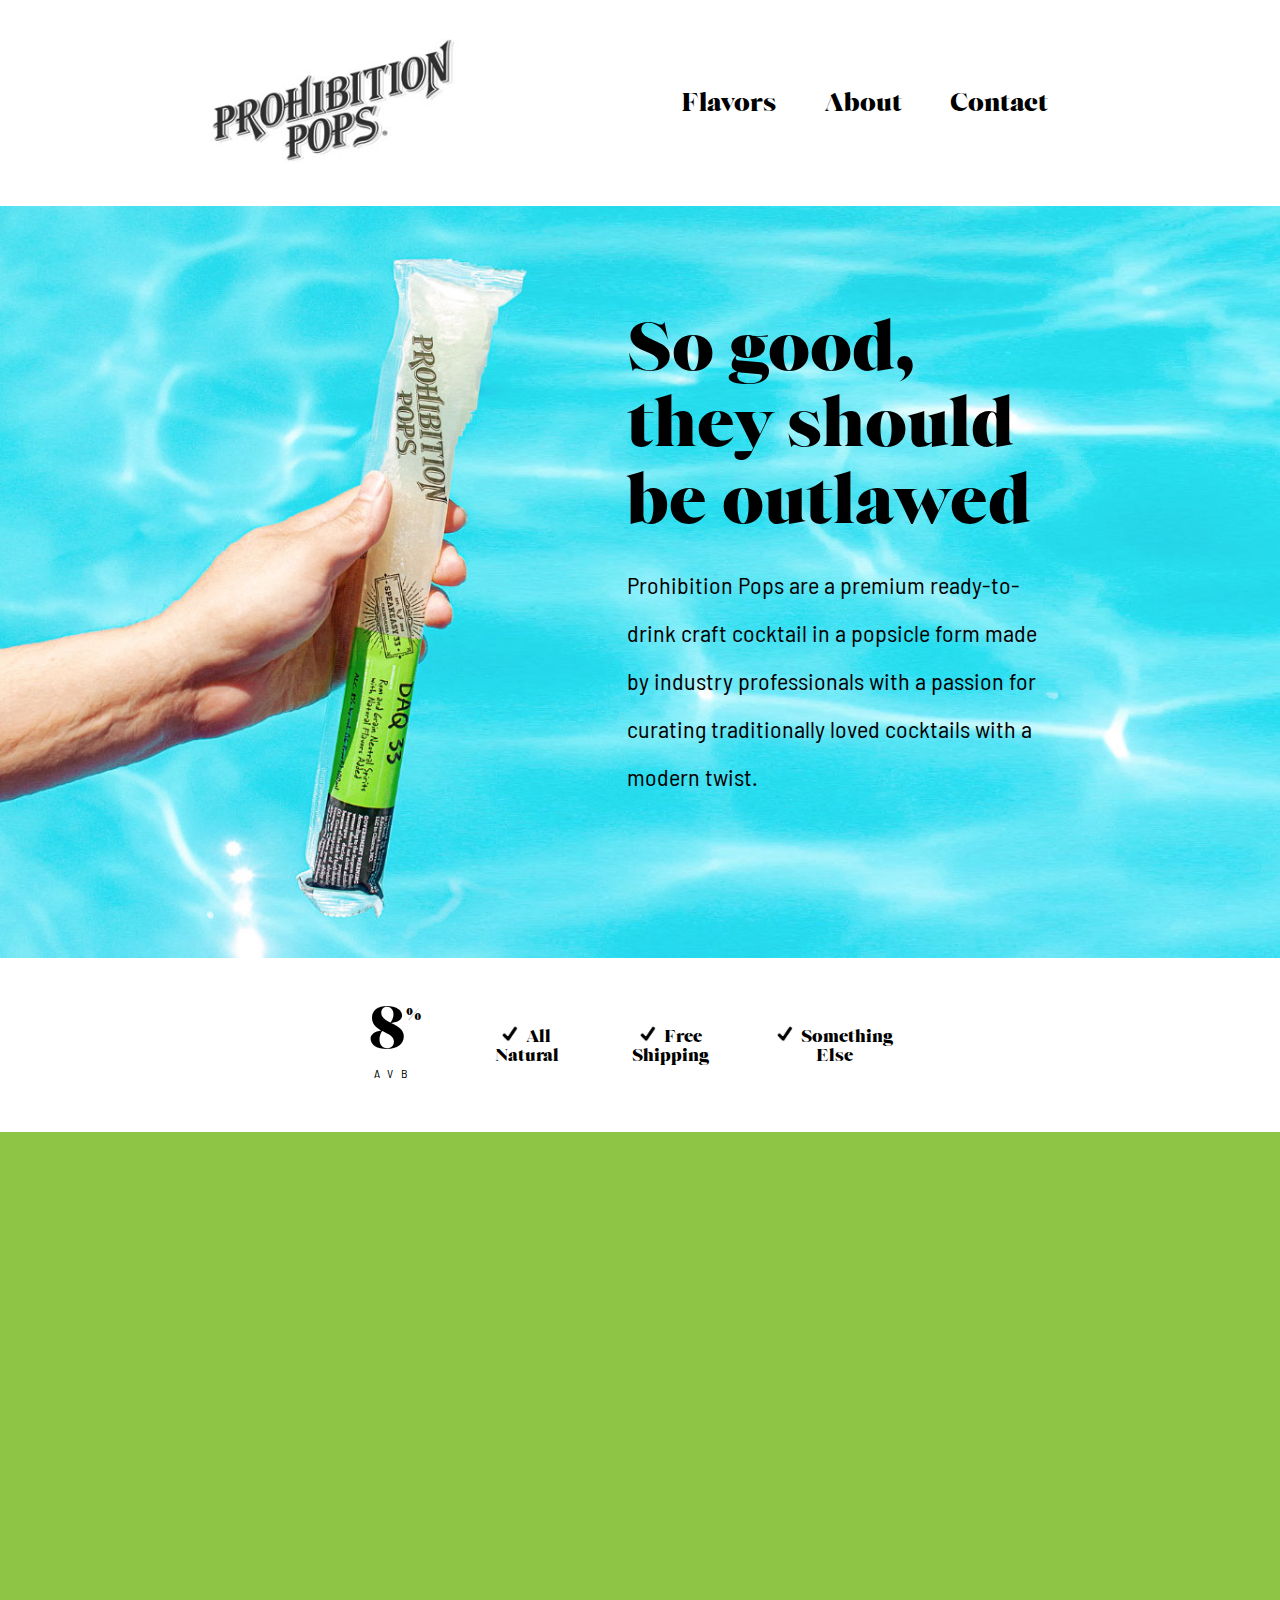
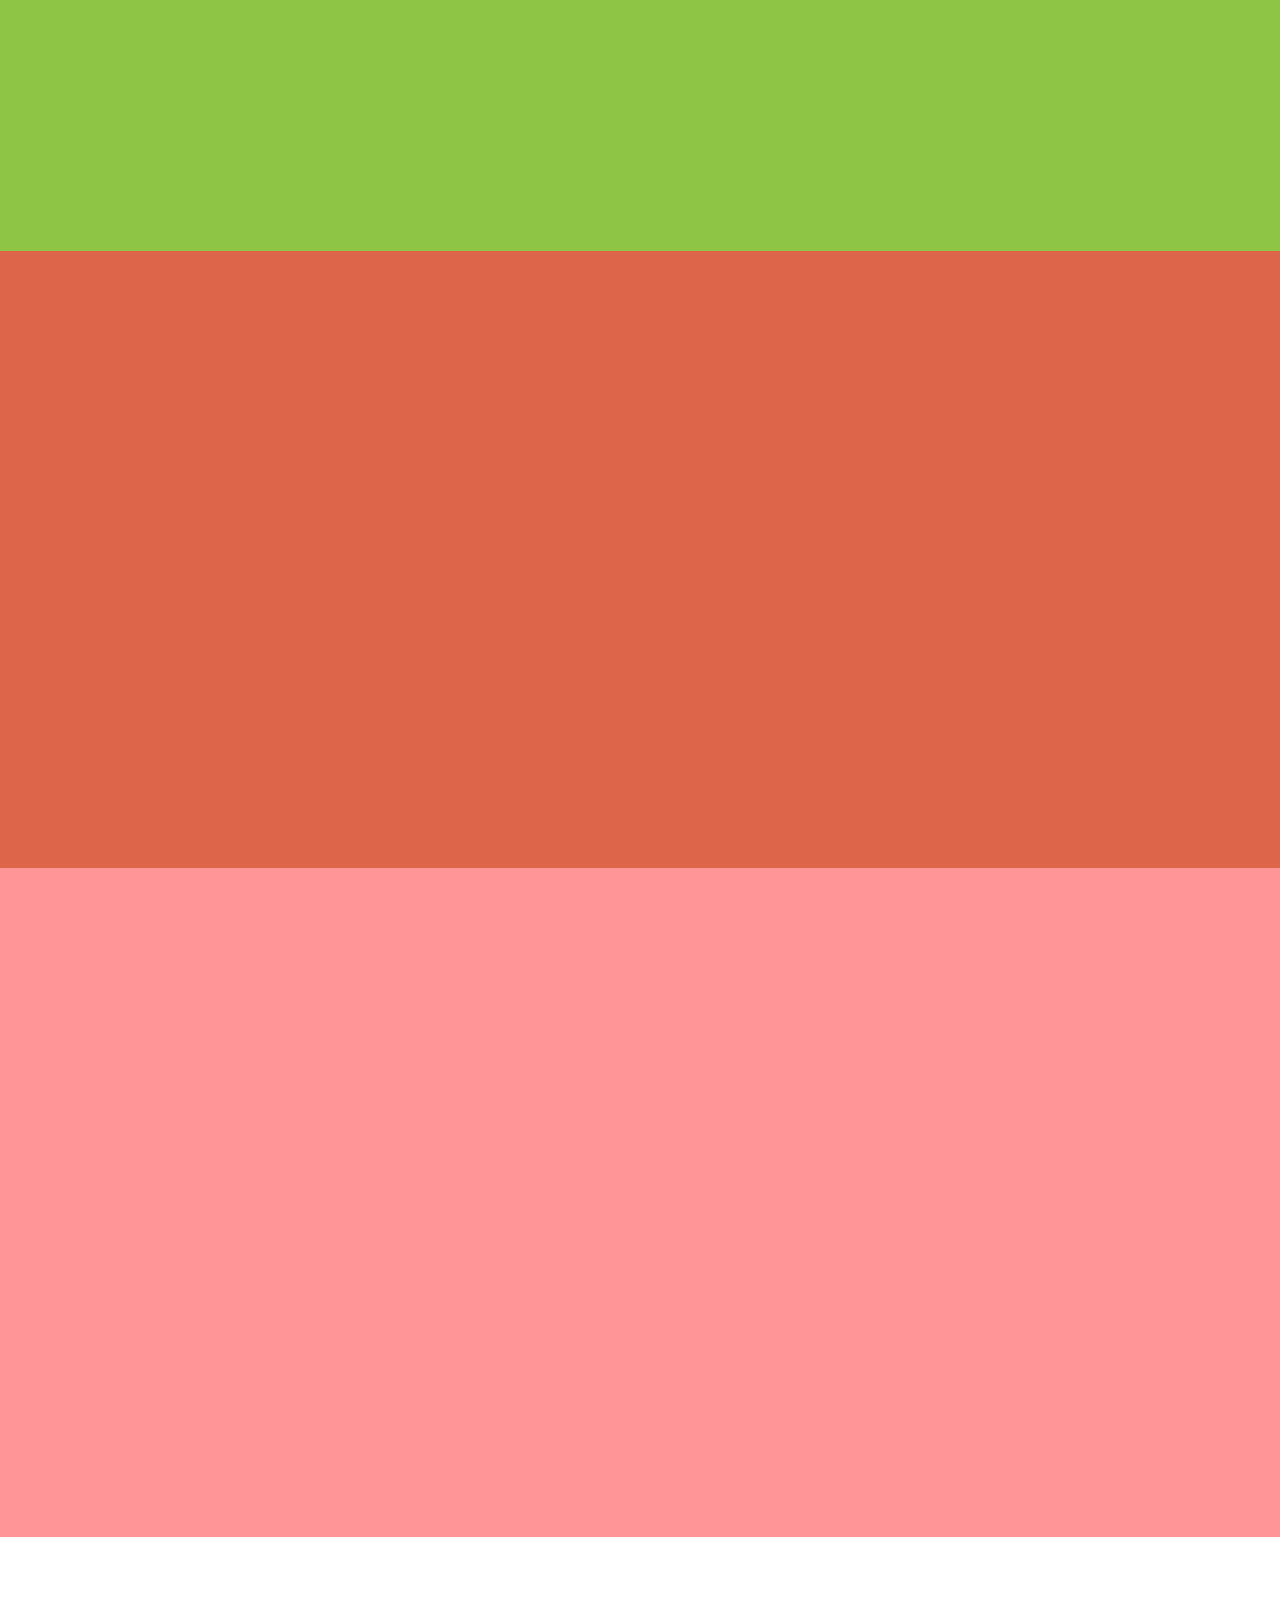
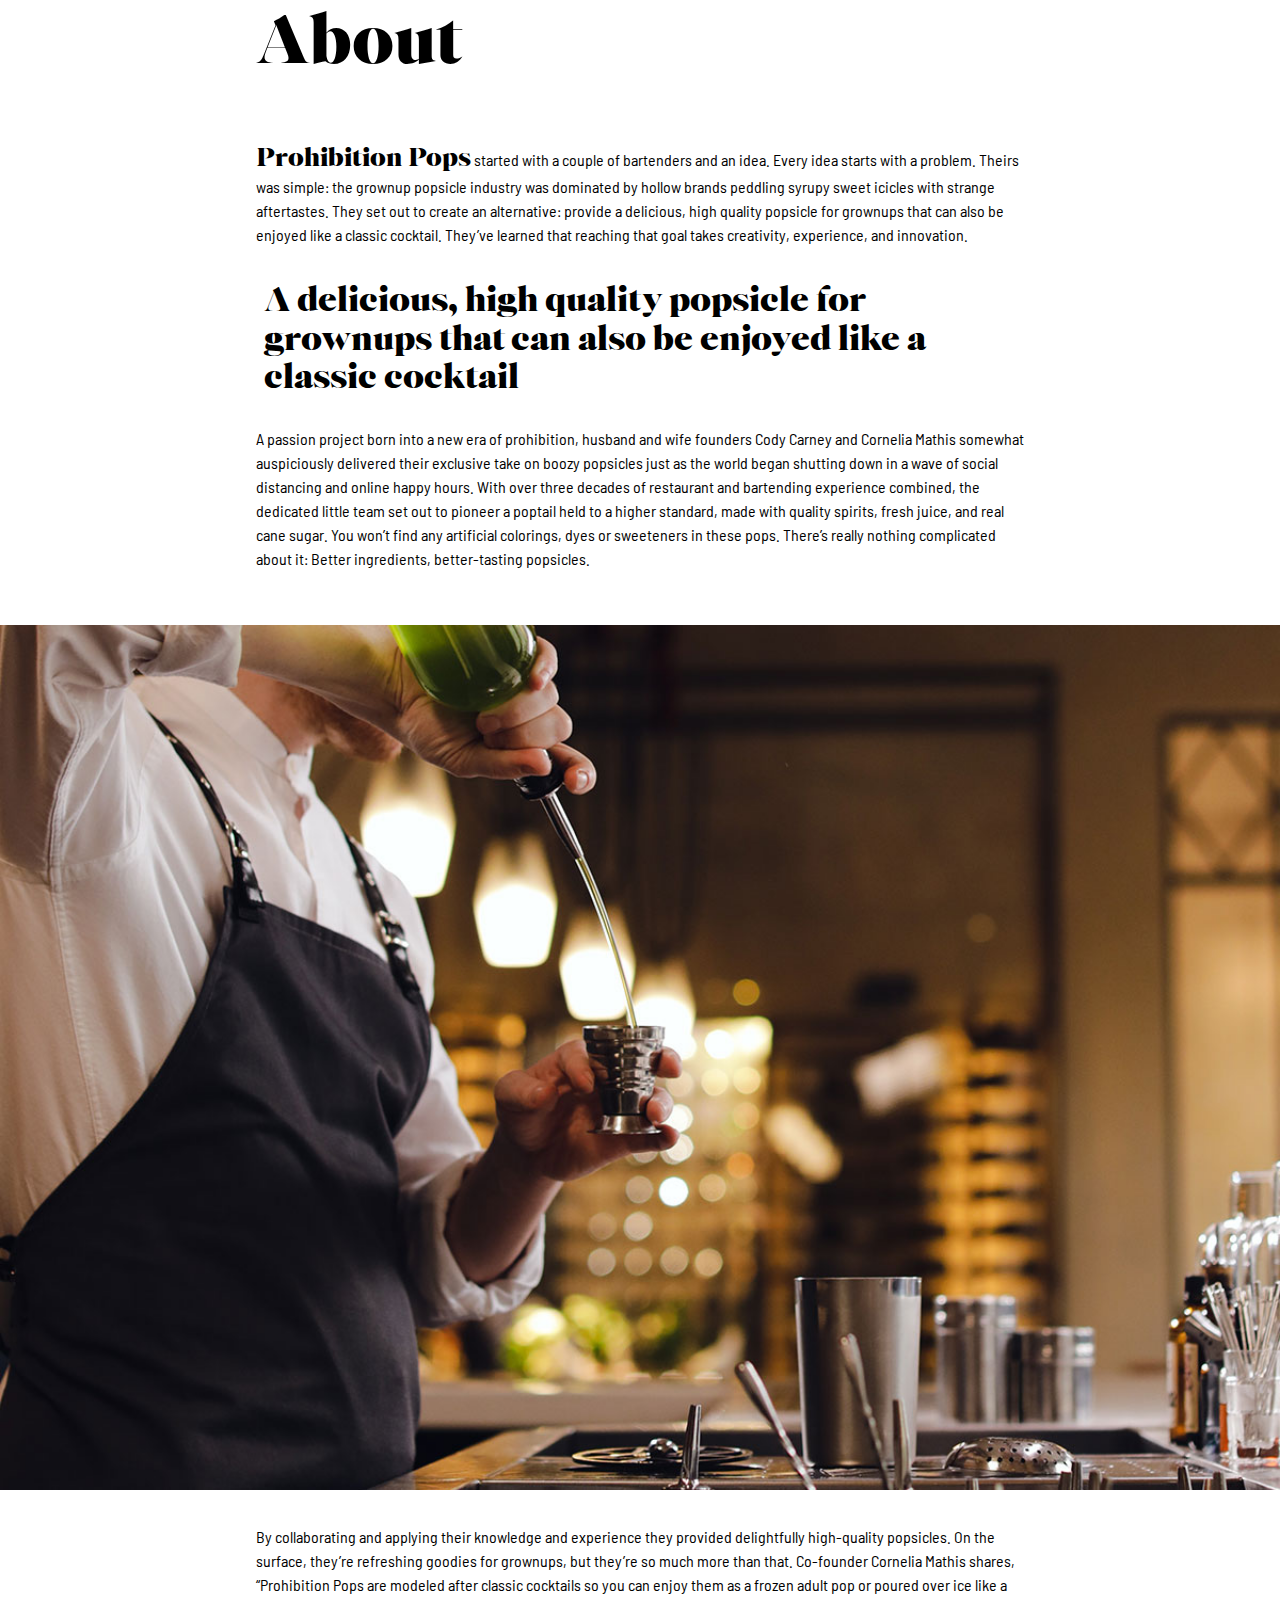
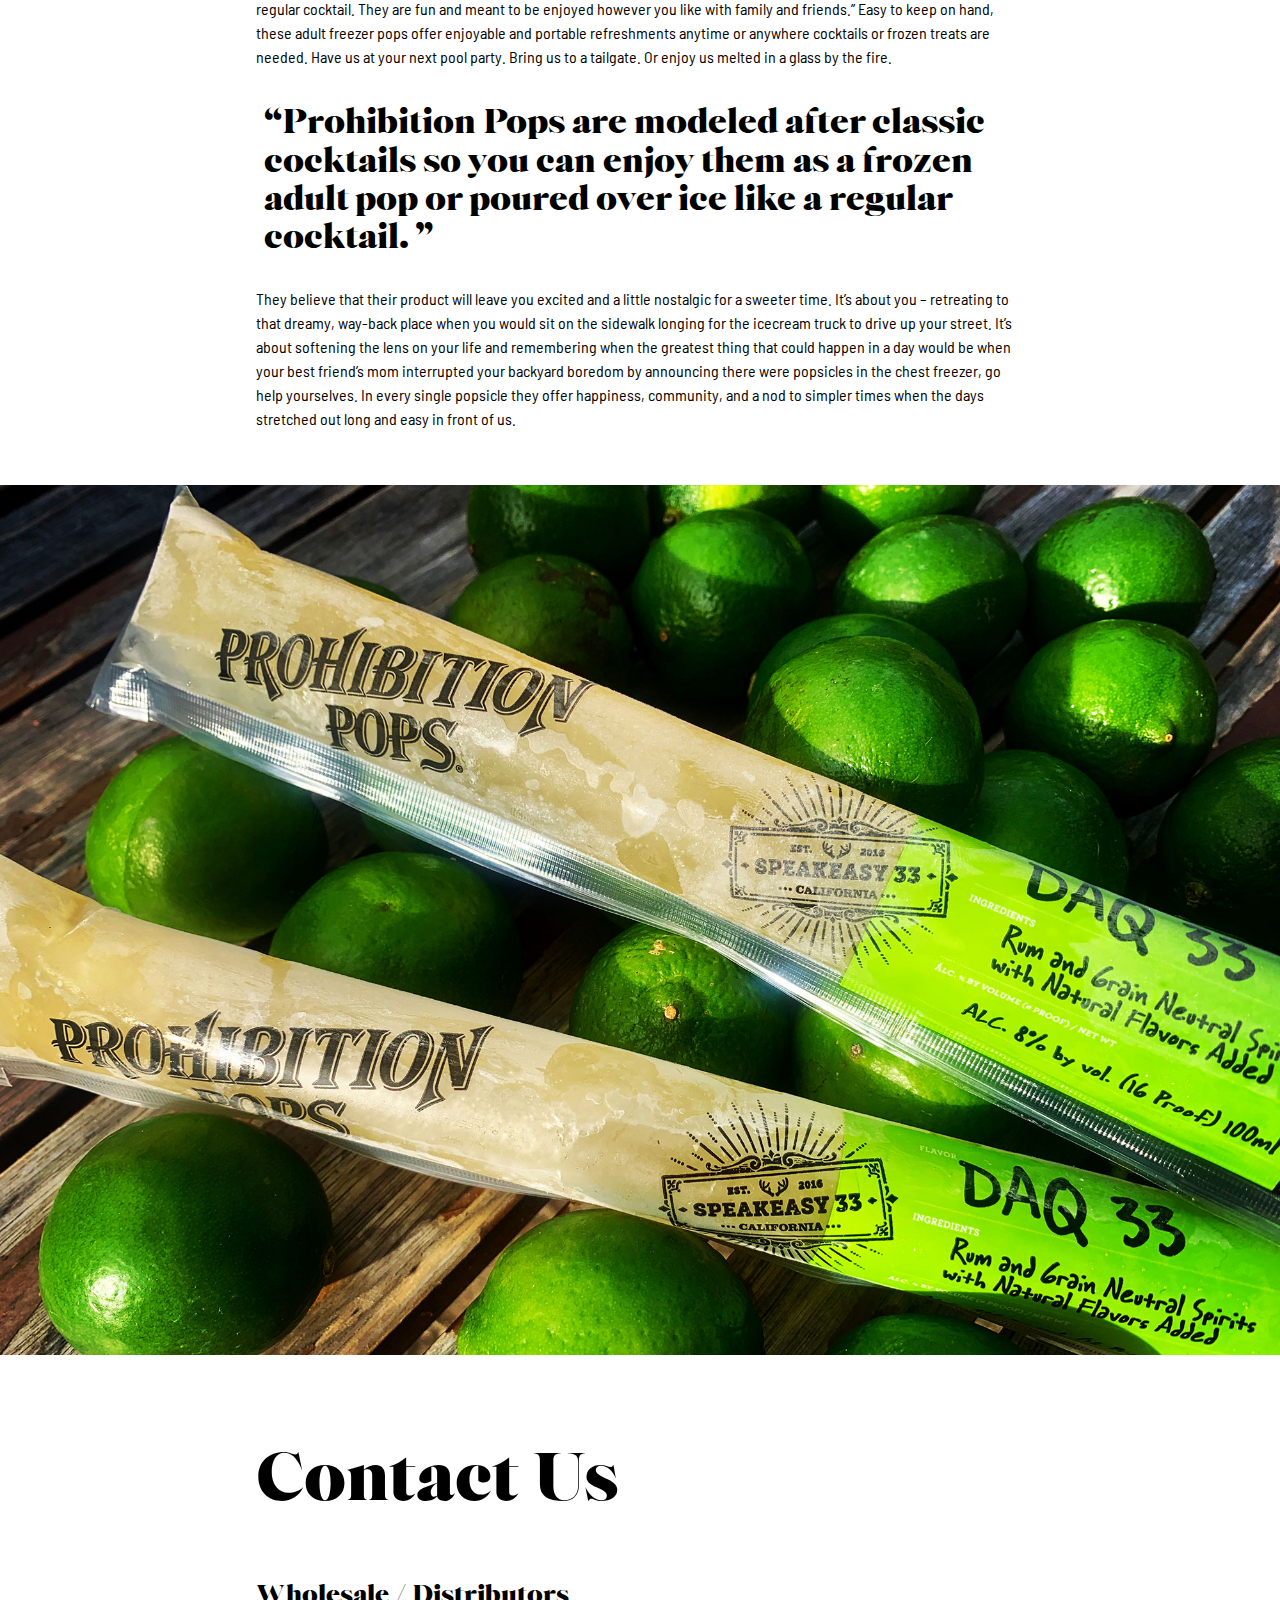
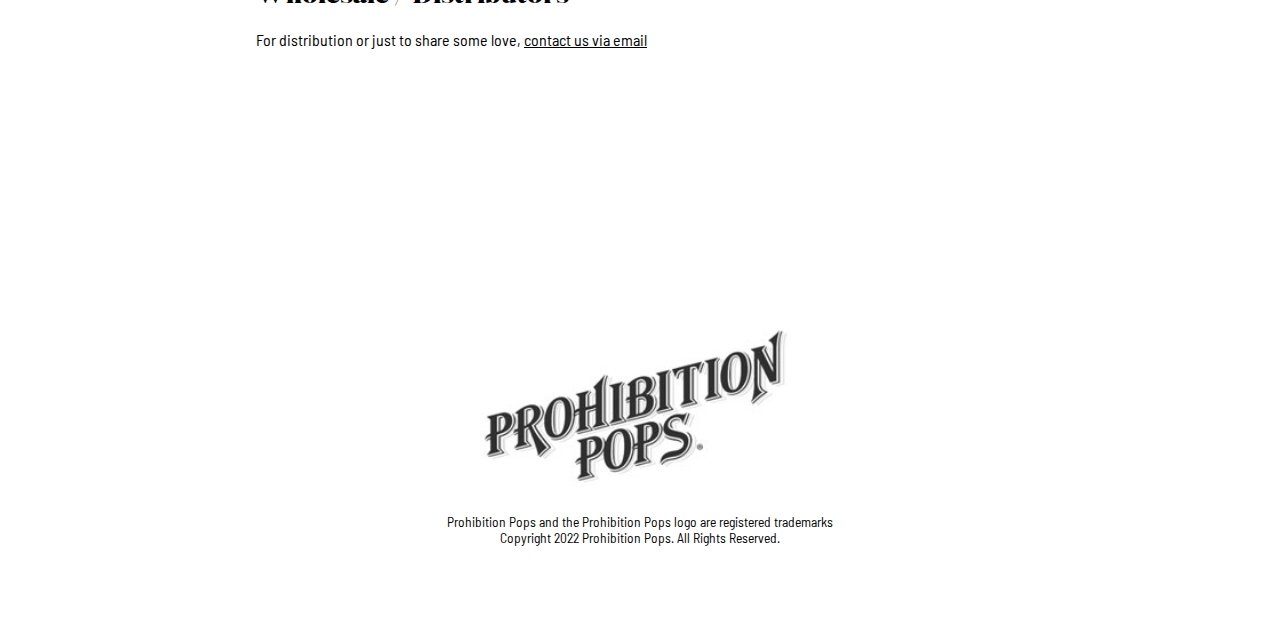
==== commit 1d35ea7d: "updates" ====
--- a/index.html
+++ b/index.html
@@ -154,7 +154,7 @@
           in these pops. There’s really nothing complicated about it: Better ingredients, better-tasting popsicles.</p>
       </div>
       <br><br>
-      <img src="/images/bartender.jpg" alt="Bartender">
+      <img src="/images/bartender2.jpg" alt="Bartender">
       <br><br>
       <div class="container">
         <p>By collaborating and applying their knowledge and experience they provided delightfully high-quality
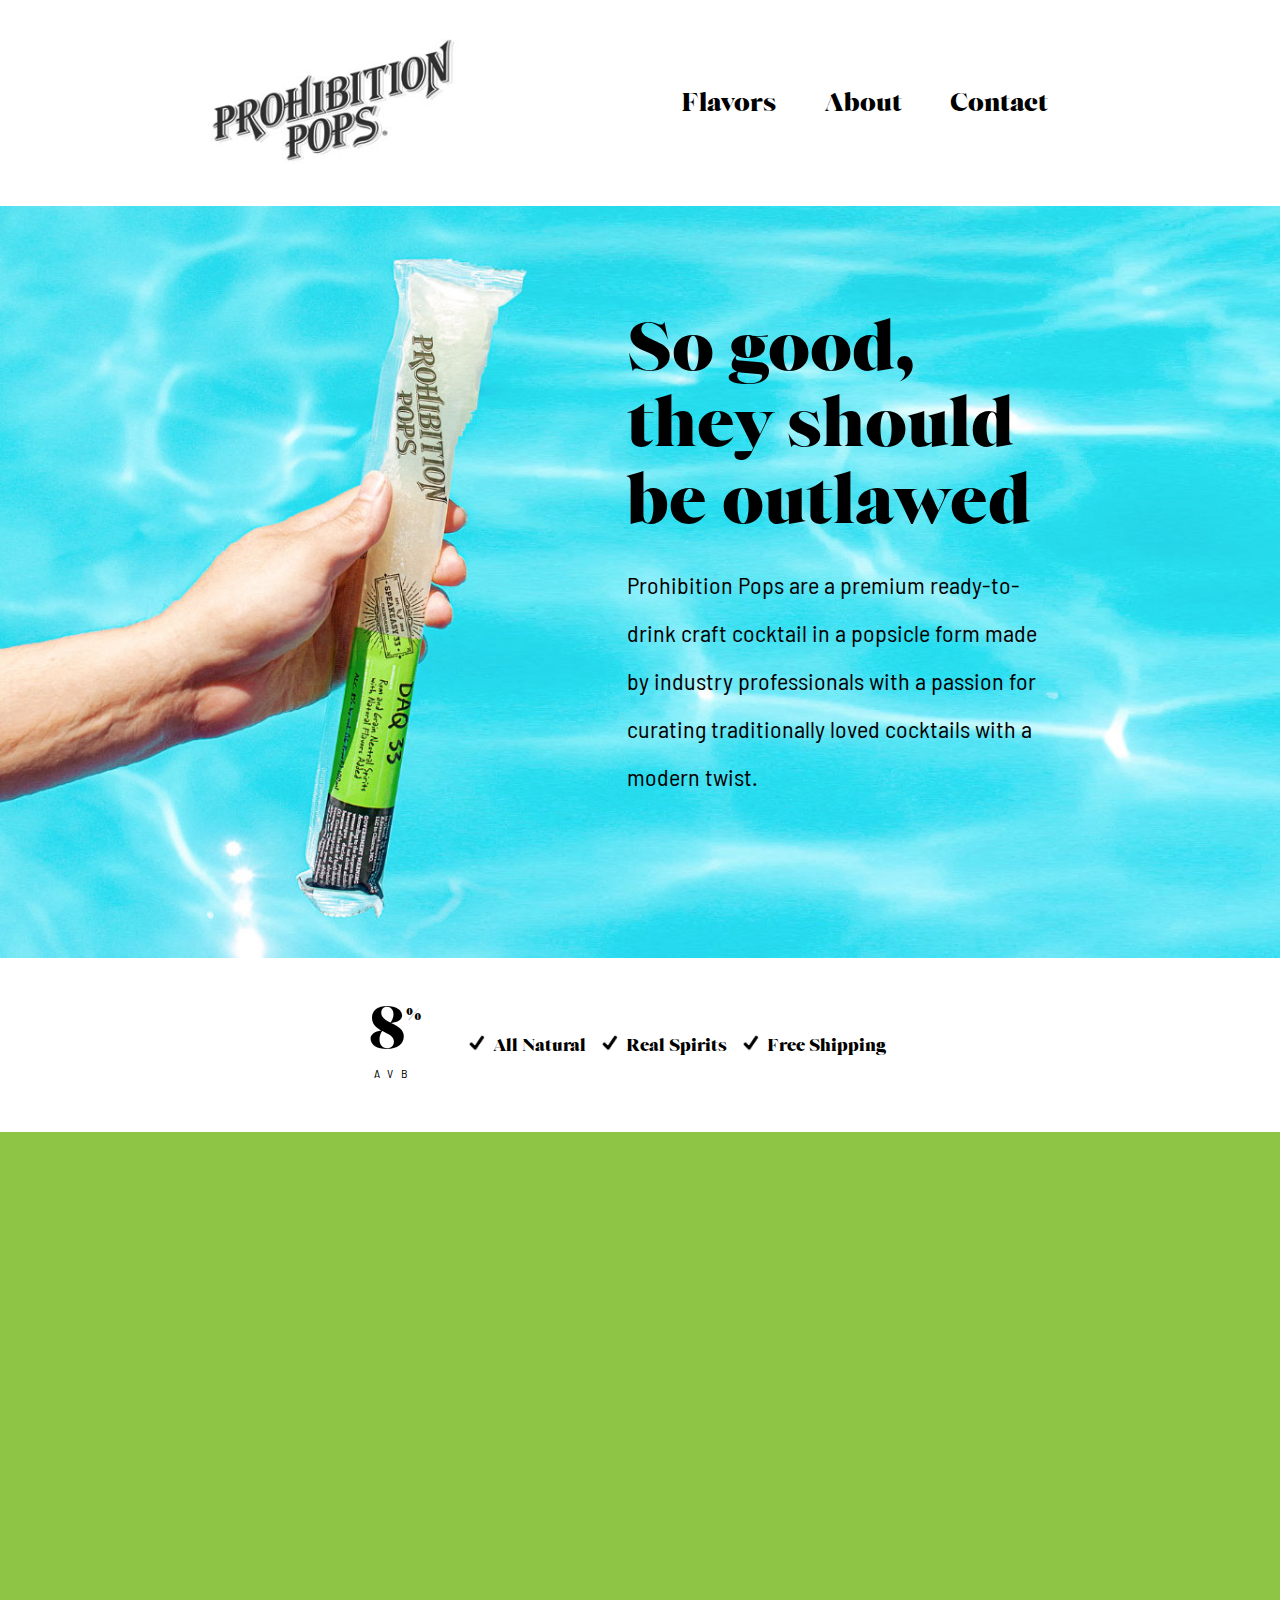
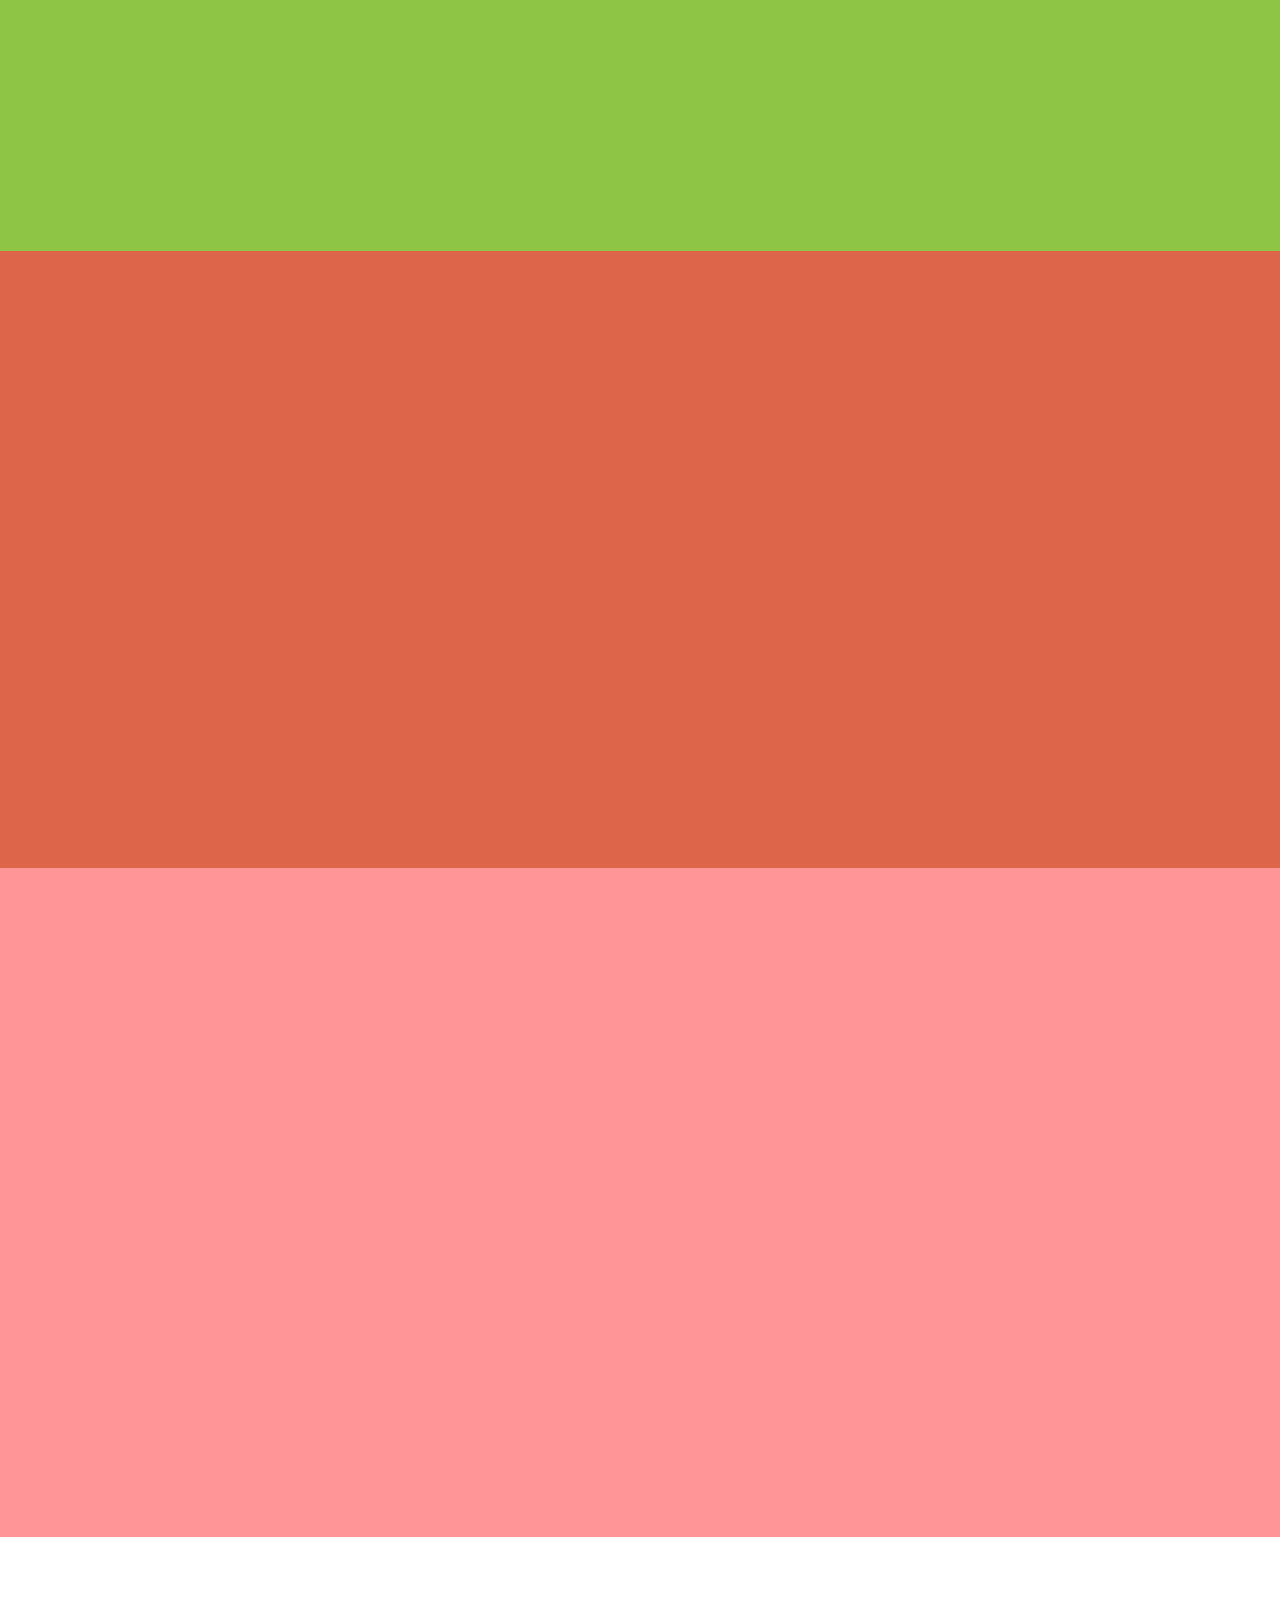
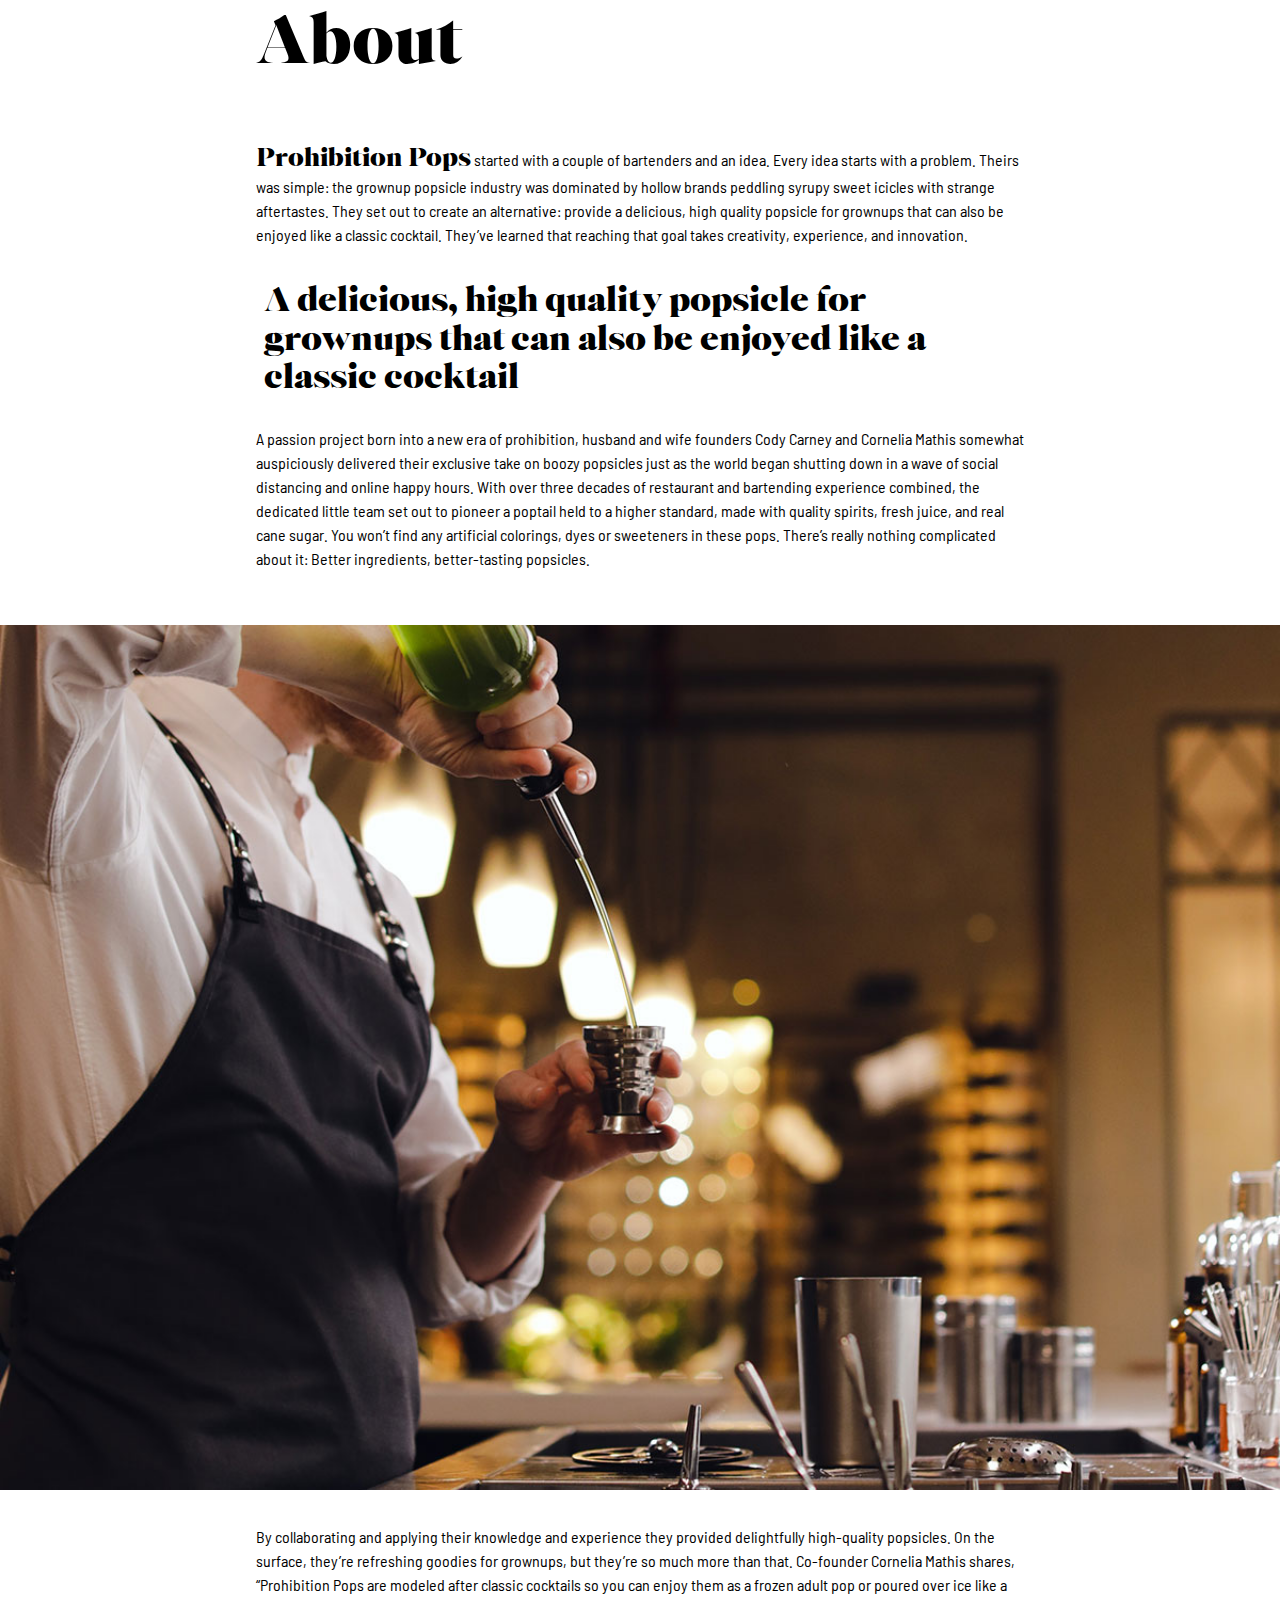
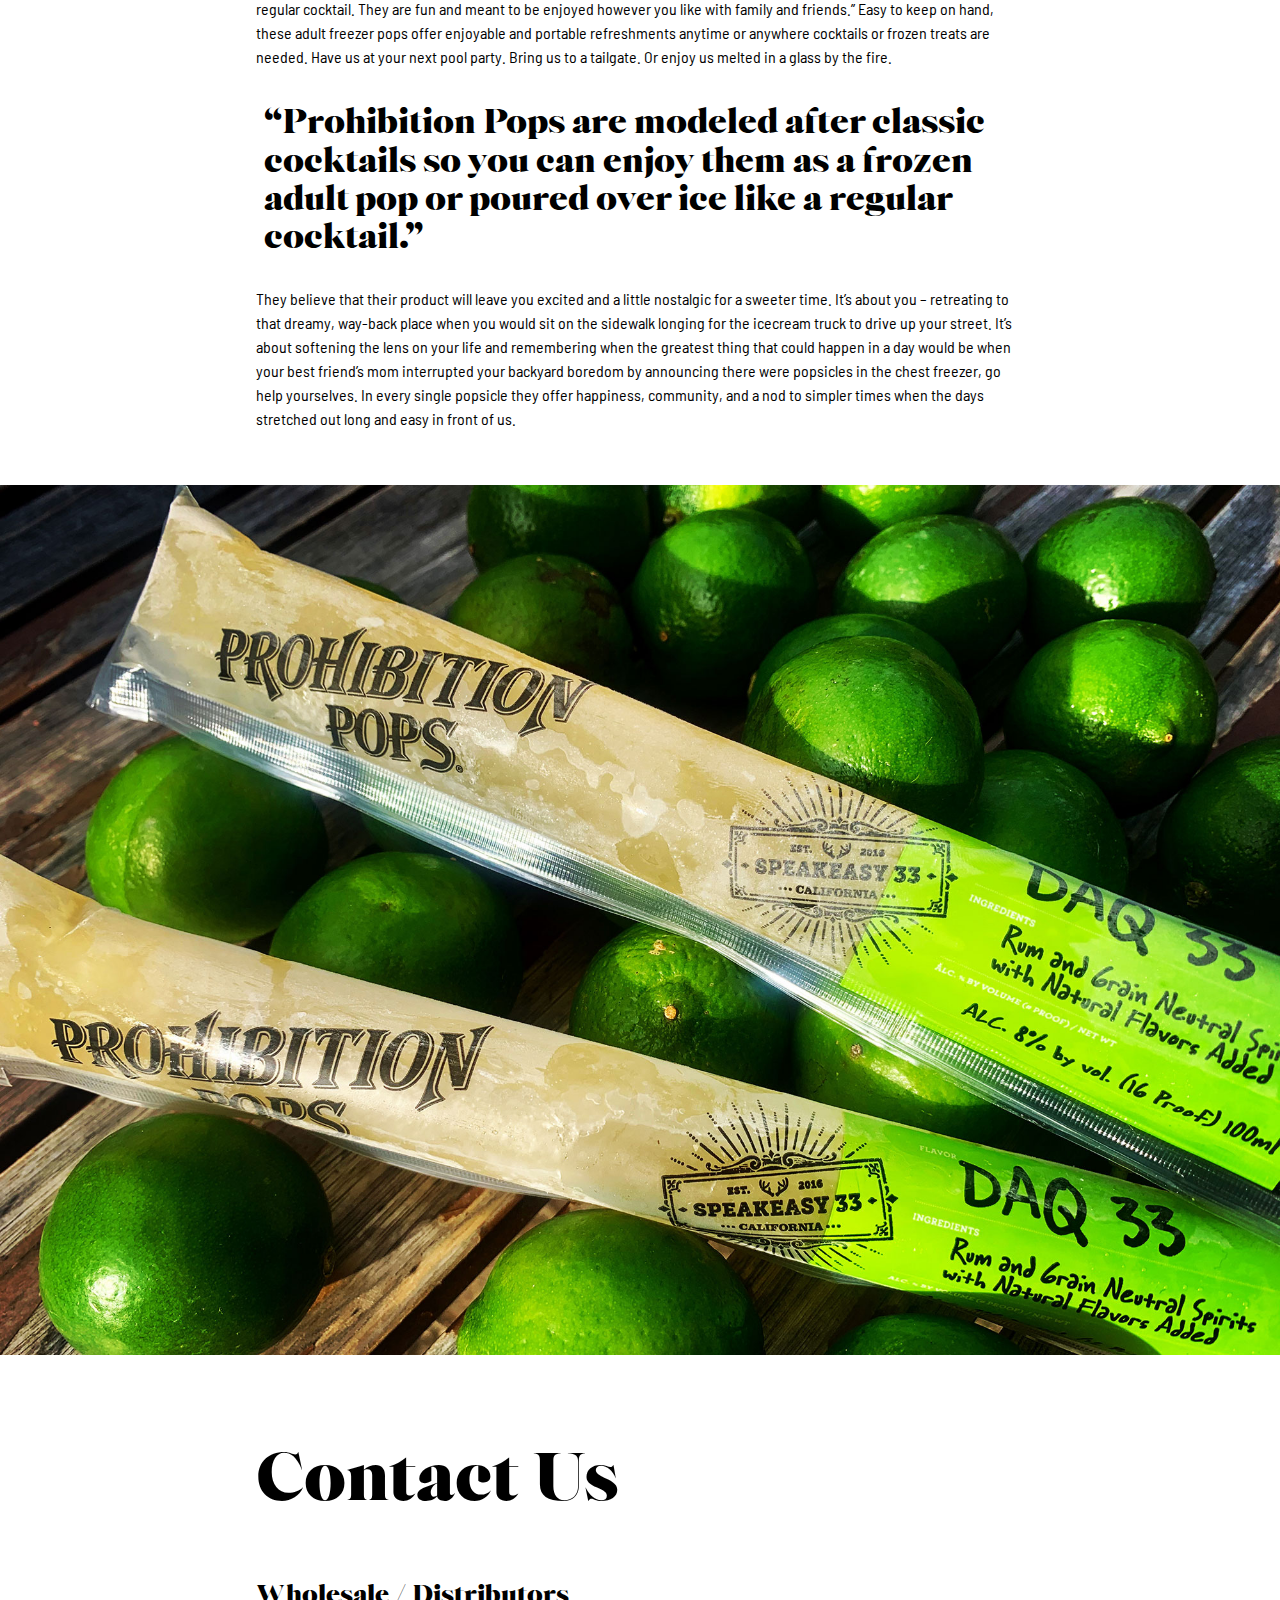
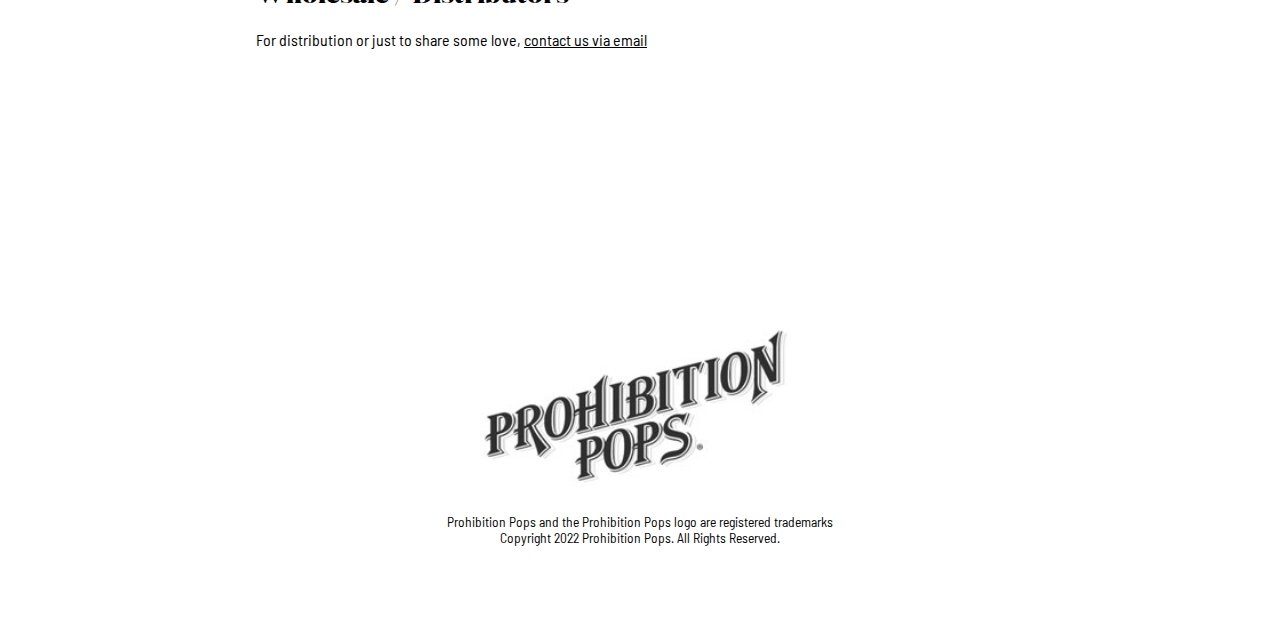
==== commit baf58e62: "launch dude!" ====
--- a/index.html
+++ b/index.html
@@ -43,8 +43,8 @@
           <p>AVB</p>
         </li>
         <li>All Natural</li>
+        <li>Real Spirits</li>
         <li>Free Shipping</li>
-        <li>Something Else</li>
       </ul>
     </div>
     <section id="flavors" class="flavors">
@@ -167,7 +167,7 @@
           and friends.” Easy to keep on hand, these adult freezer pops offer enjoyable and portable refreshments anytime
           or anywhere cocktails or frozen treats are needed. Have us at your next pool party. Bring us to a tailgate. Or
           enjoy us melted in a glass by the fire. </p>
-          <blockquote>“Prohibition Pops are modeled after classic cocktails so you can enjoy them as a frozen adult pop or poured over ice like a regular cocktail. ”</blockquote>
+          <blockquote>“Prohibition Pops are modeled after classic cocktails so you can enjoy them as a frozen adult pop or poured over ice like a regular cocktail.”</blockquote>
         <p>They believe that their product will leave you excited and a little nostalgic for a sweeter time. It’s about
           you – retreating to that dreamy, way-back place when you would sit on the sidewalk longing for the icecream
           truck to drive up your street. It’s about softening the lens on your life and remembering when the greatest
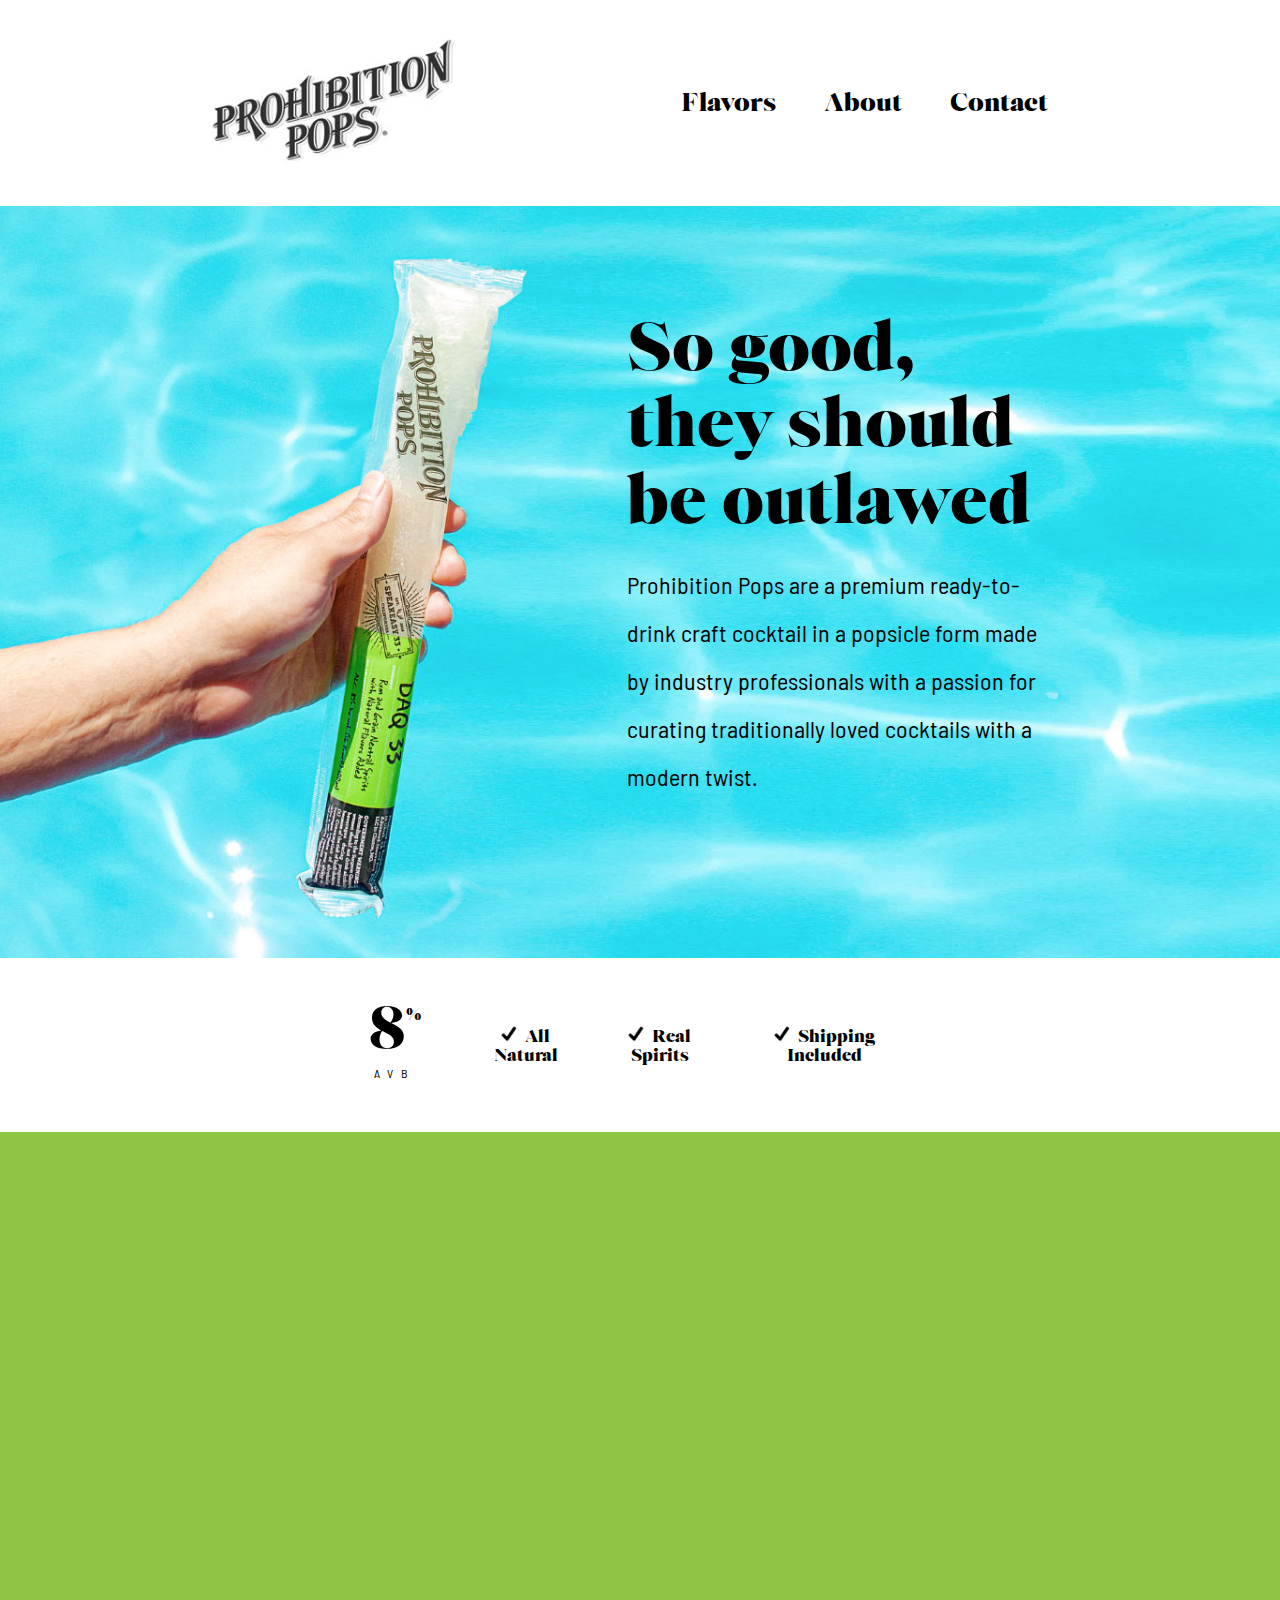
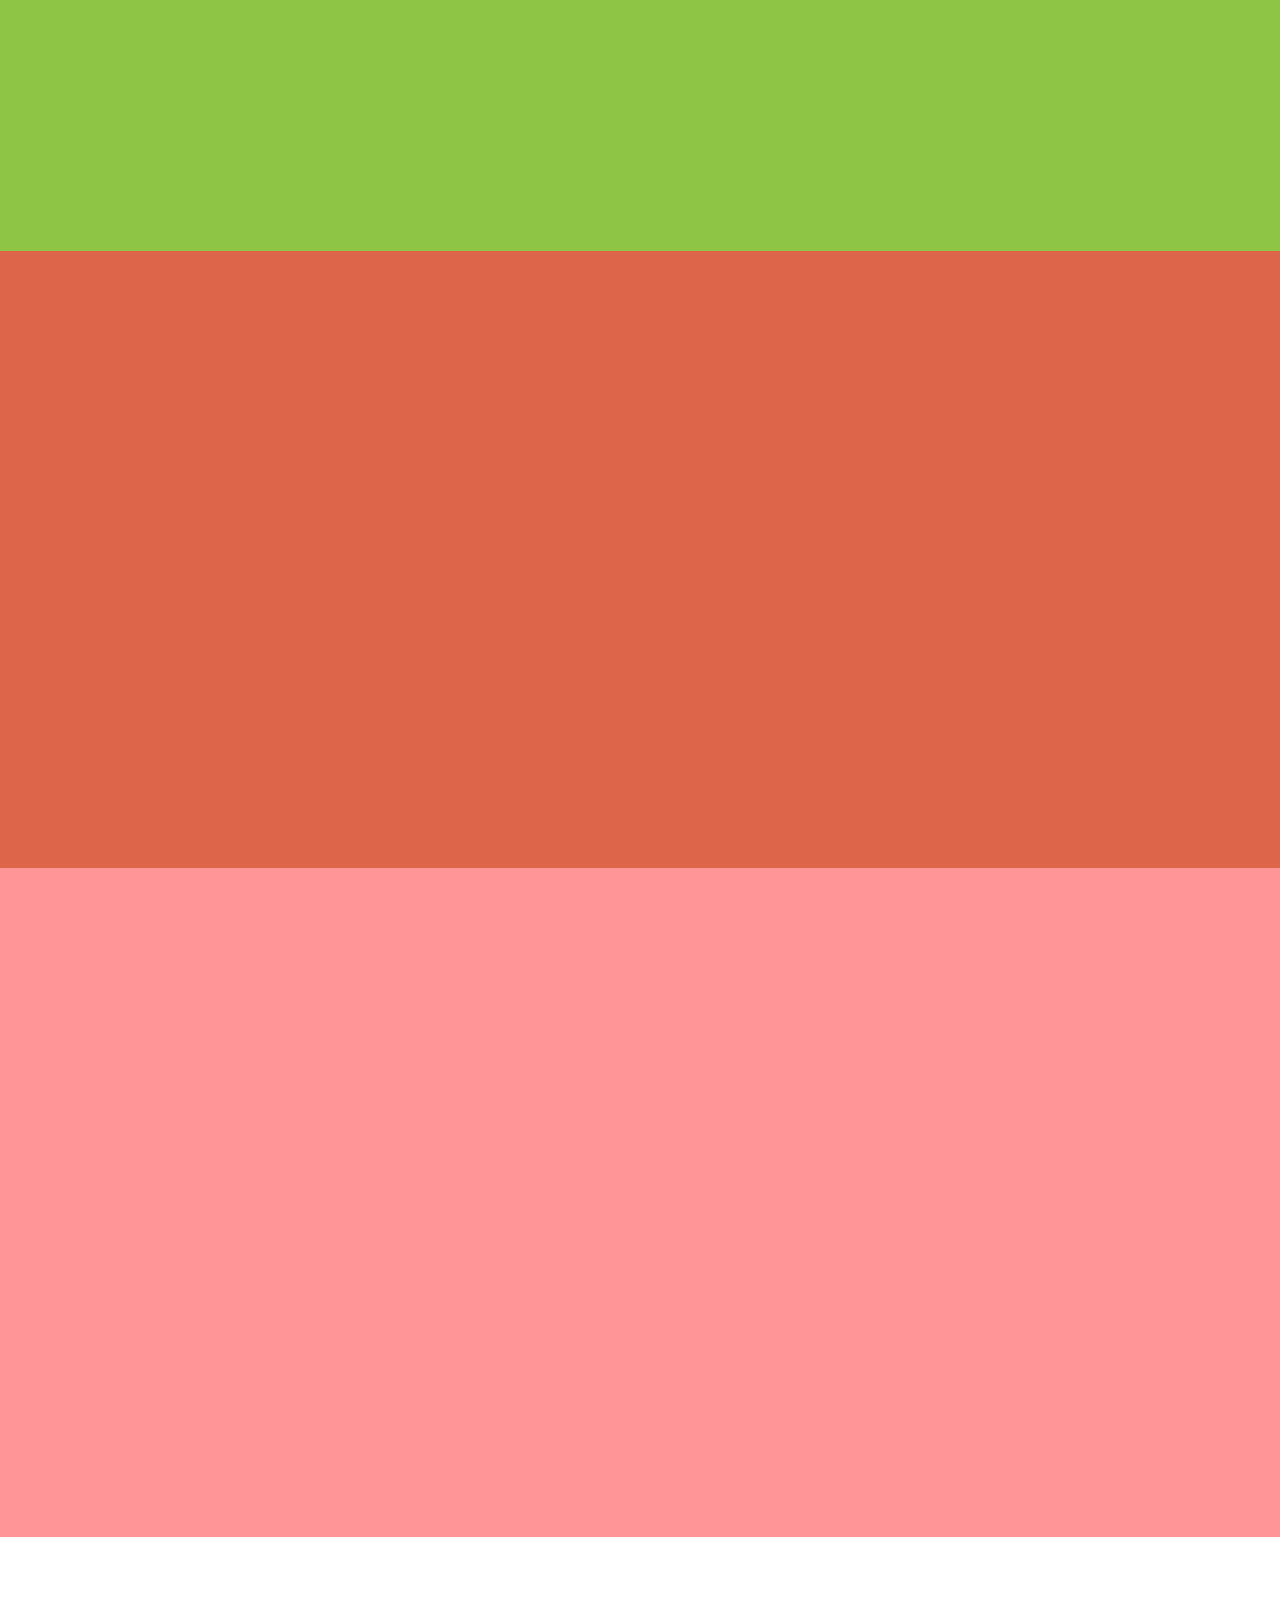
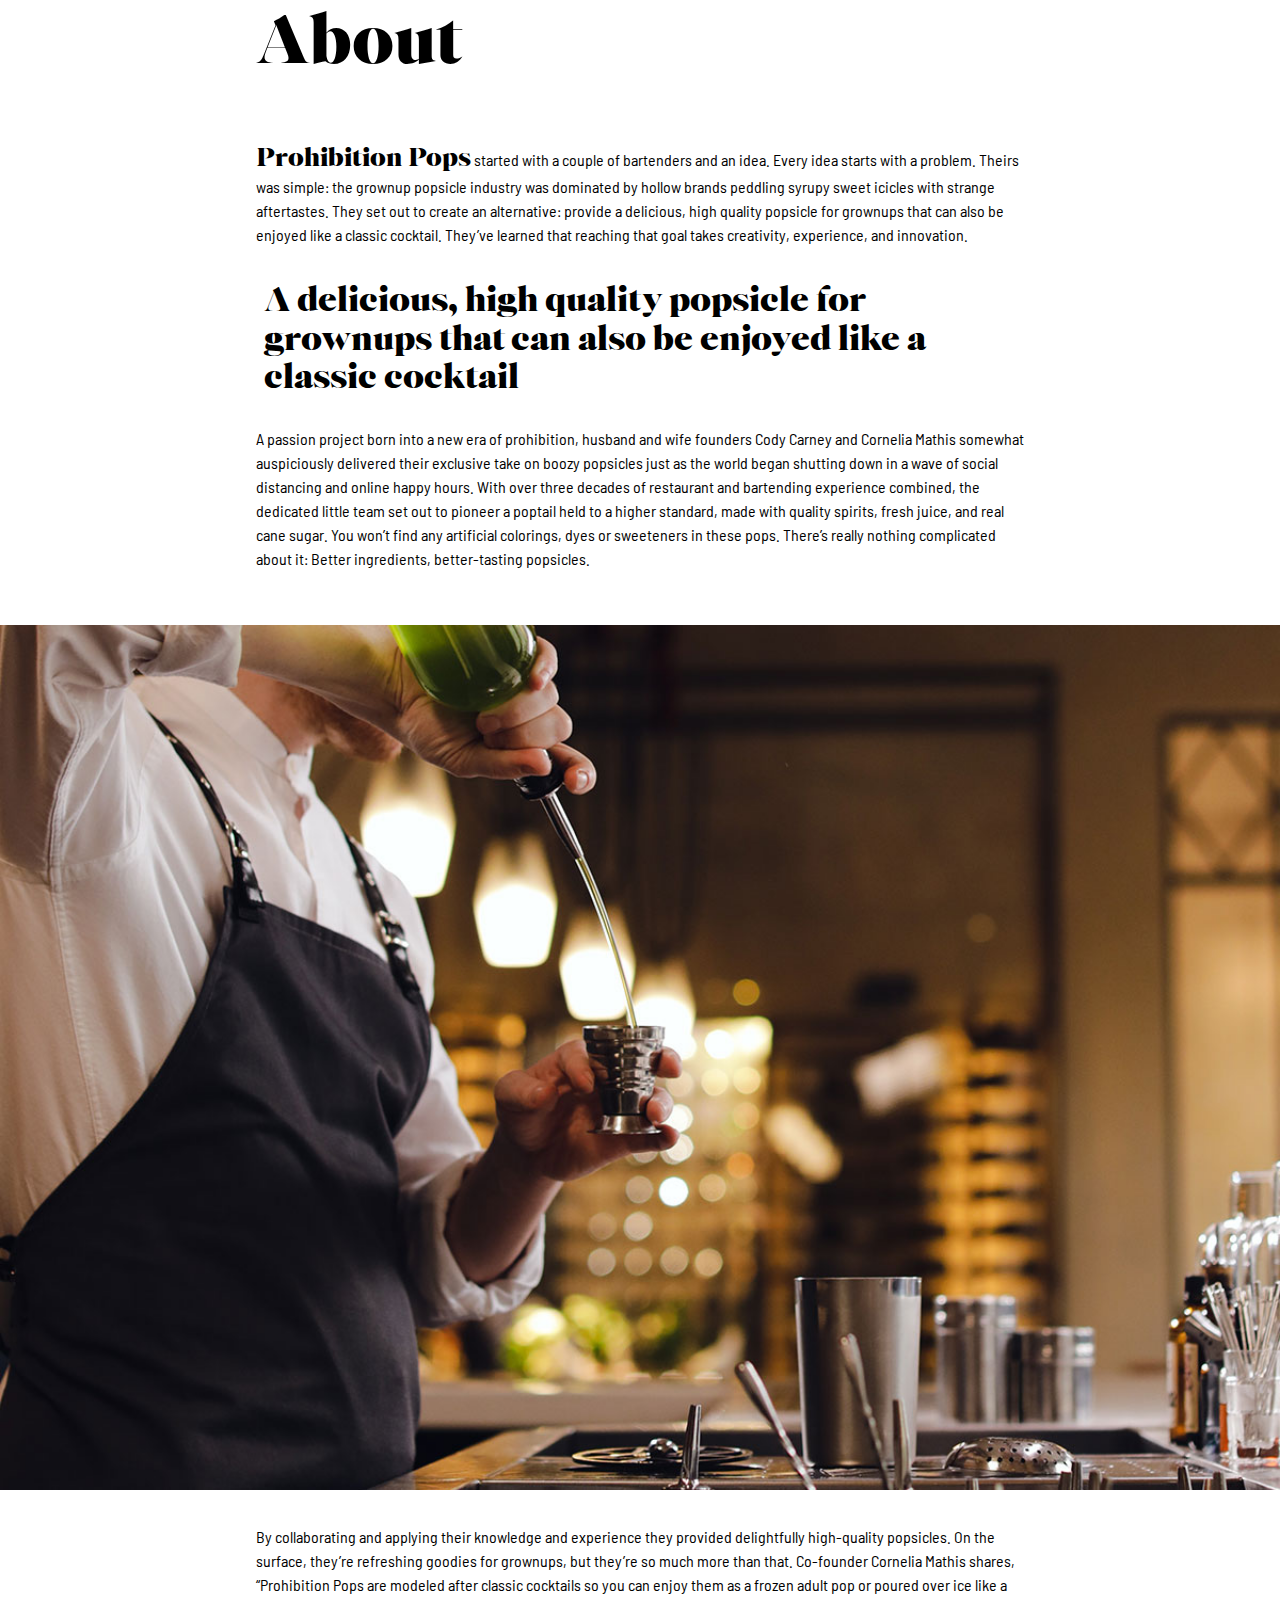
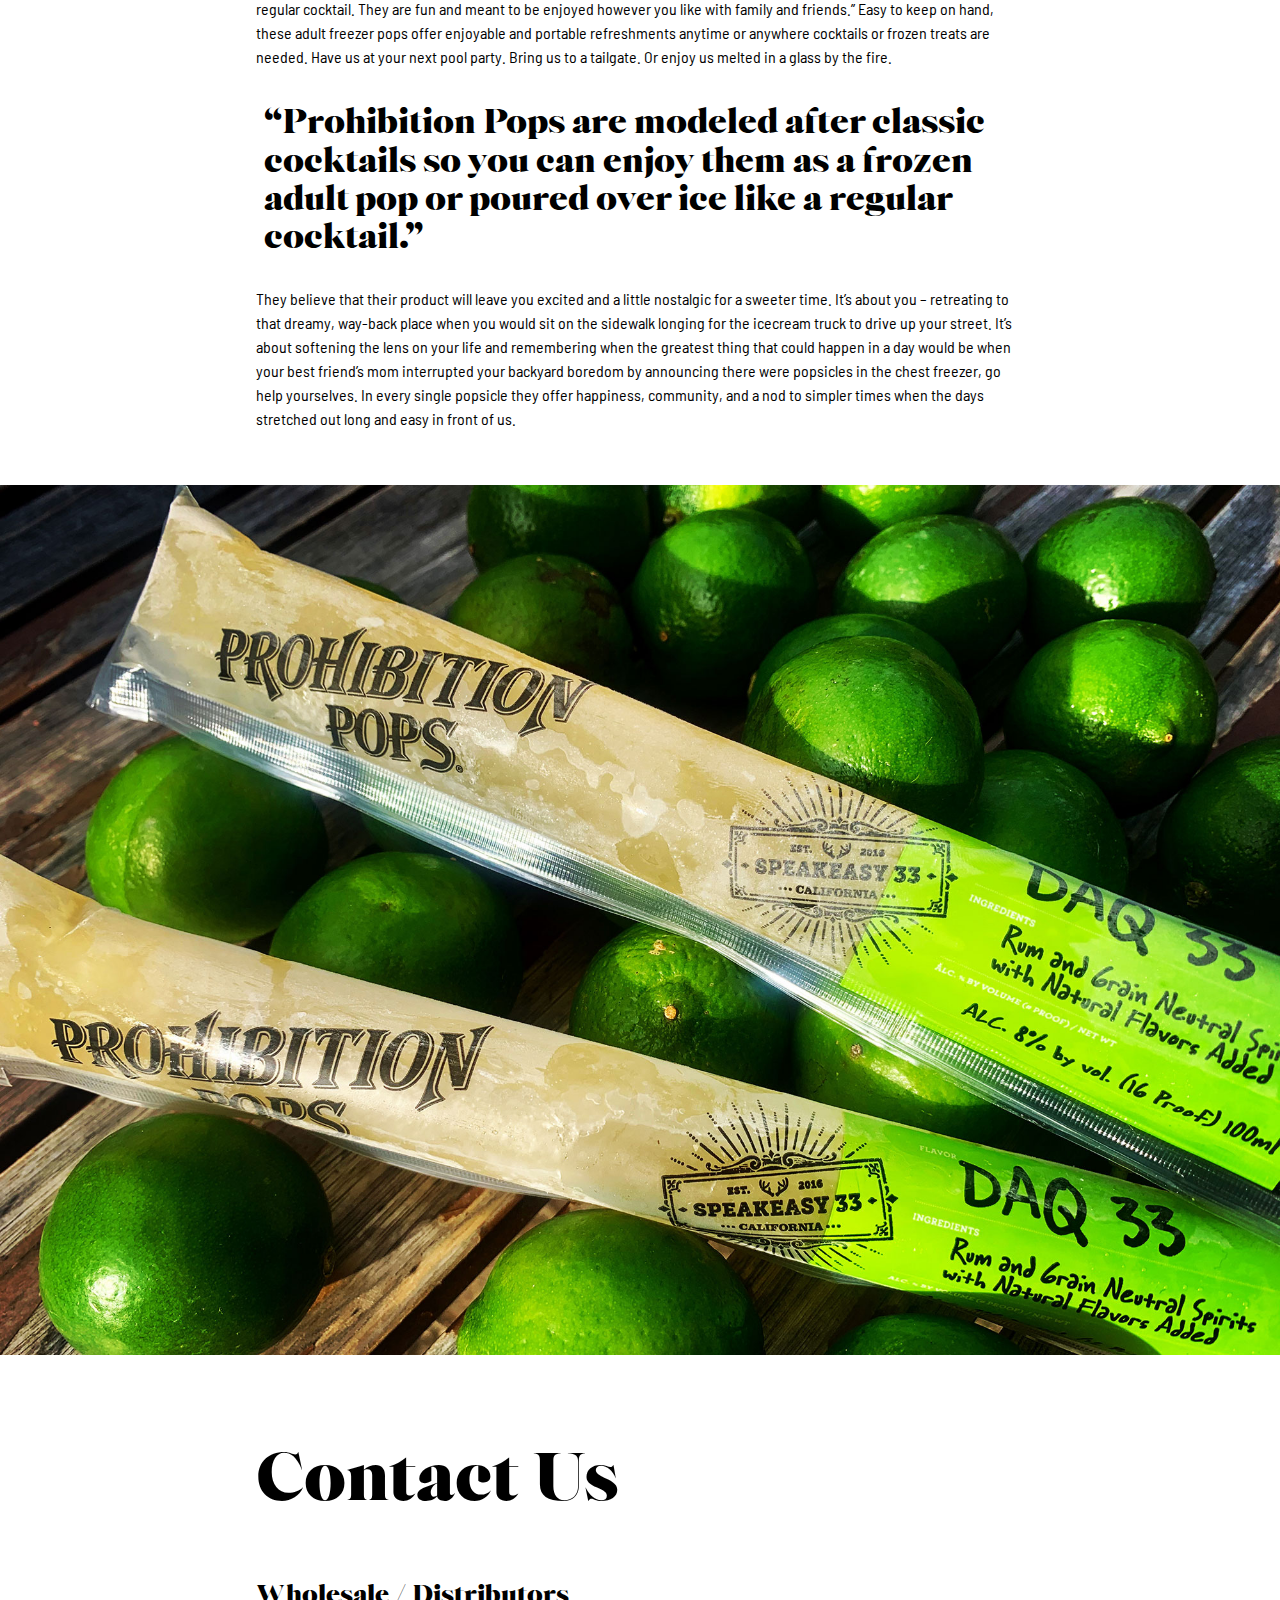
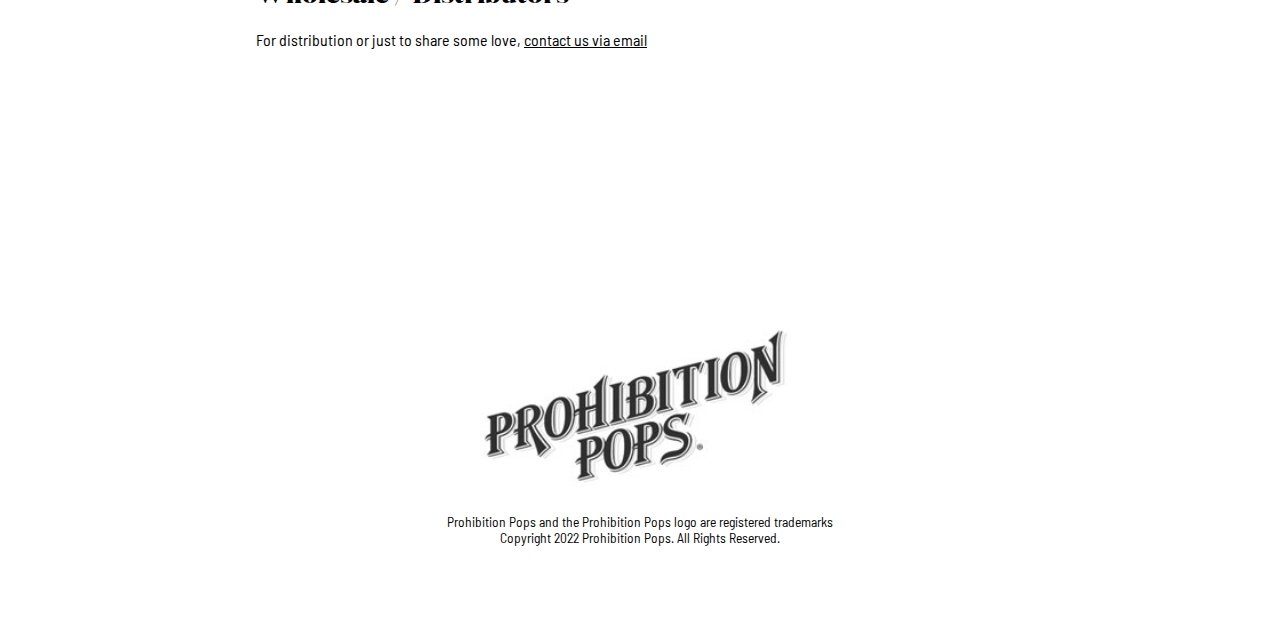
==== commit 37f0cb5e: "shipping included" ====
--- a/index.html
+++ b/index.html
@@ -44,7 +44,7 @@
         </li>
         <li>All Natural</li>
         <li>Real Spirits</li>
-        <li>Free Shipping</li>
+        <li>Shipping Included</li>
       </ul>
     </div>
     <section id="flavors" class="flavors">
@@ -209,4 +209,5 @@
   <script src="/js/scripts.js"></script>
 </body>
 
+
 </html>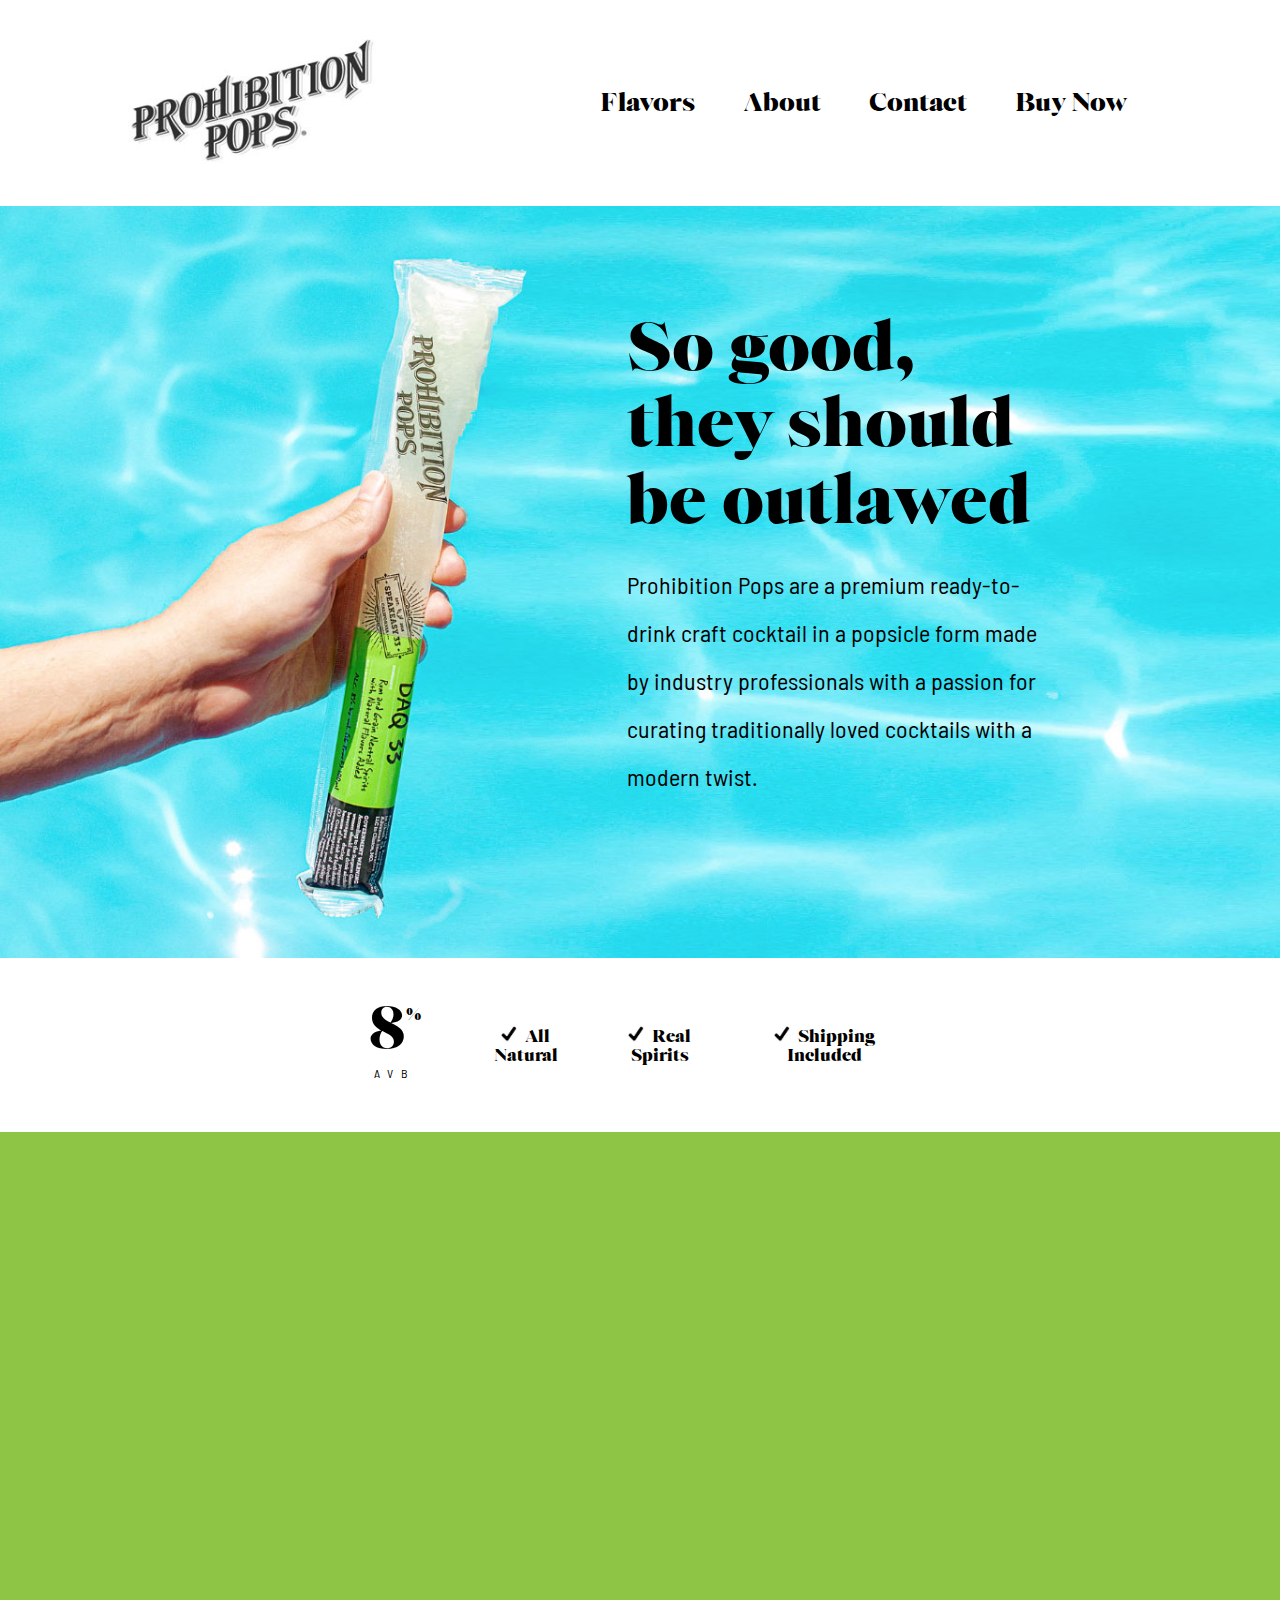
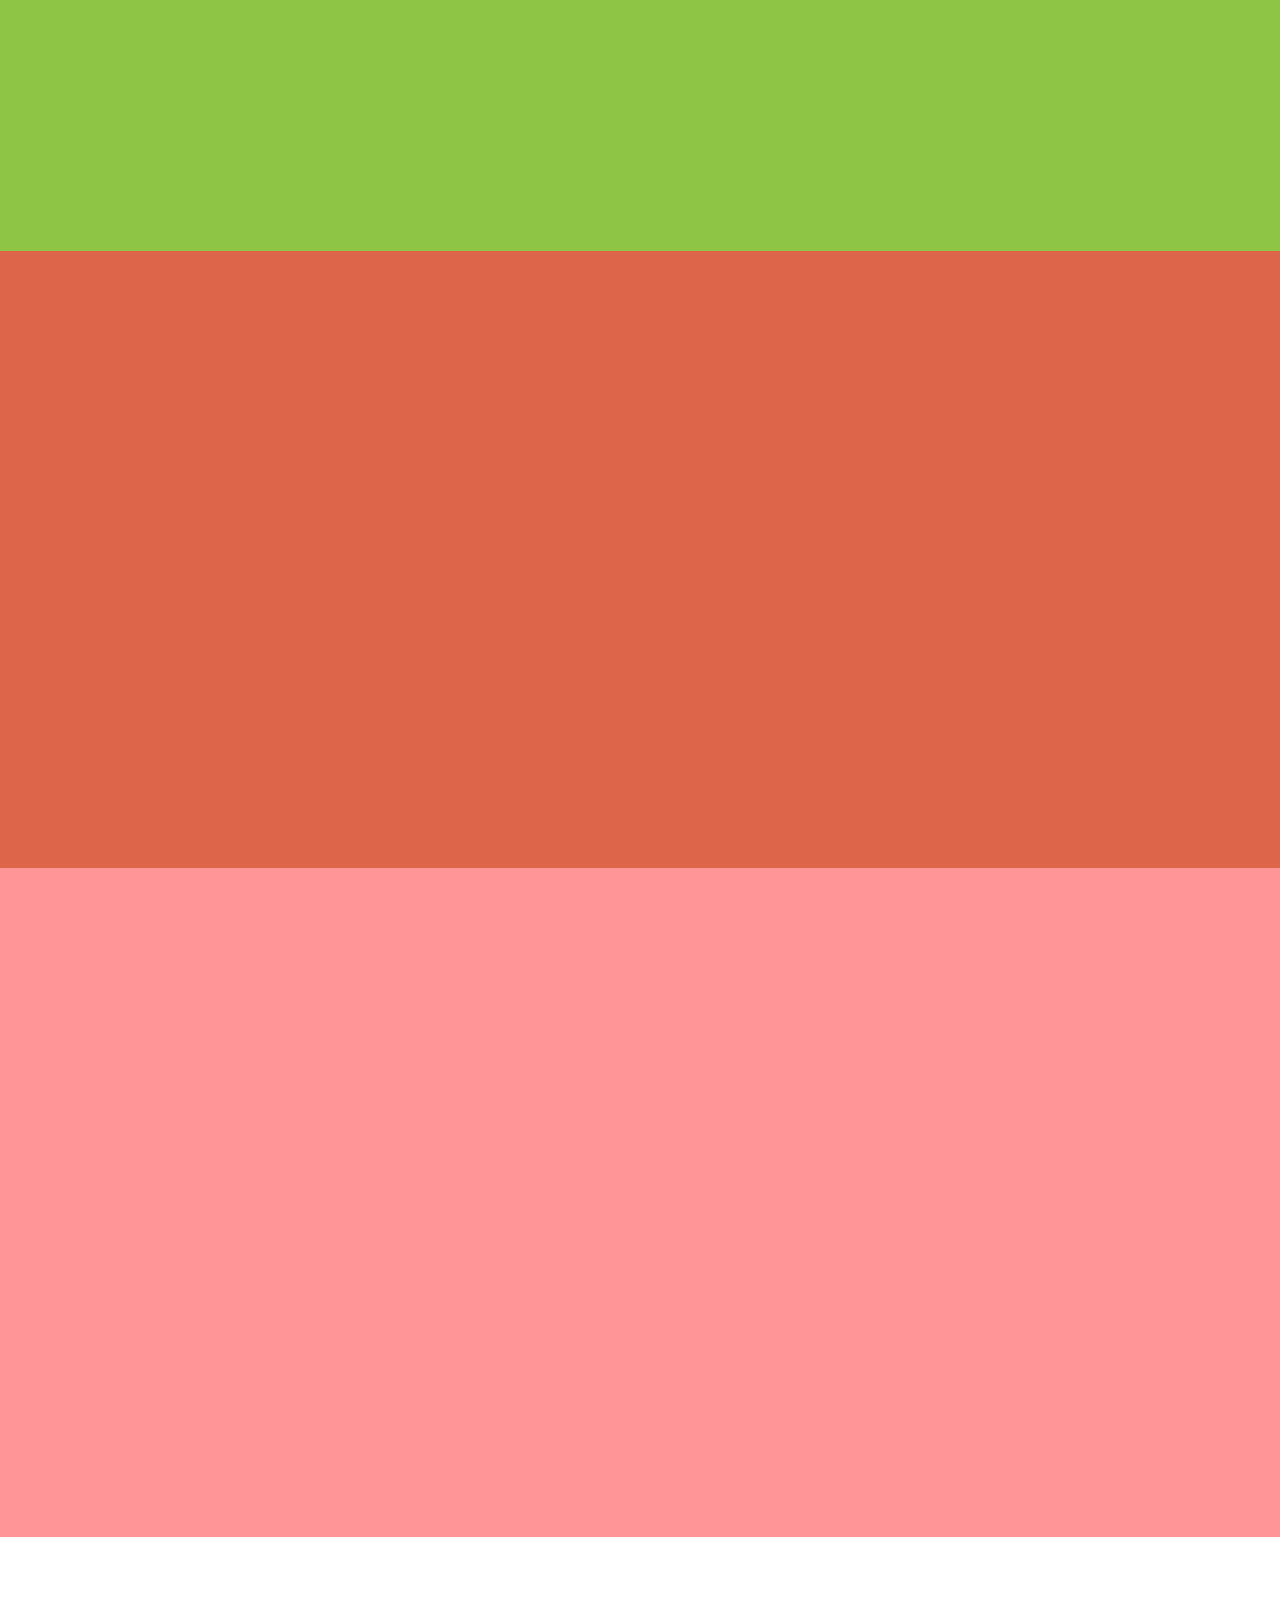
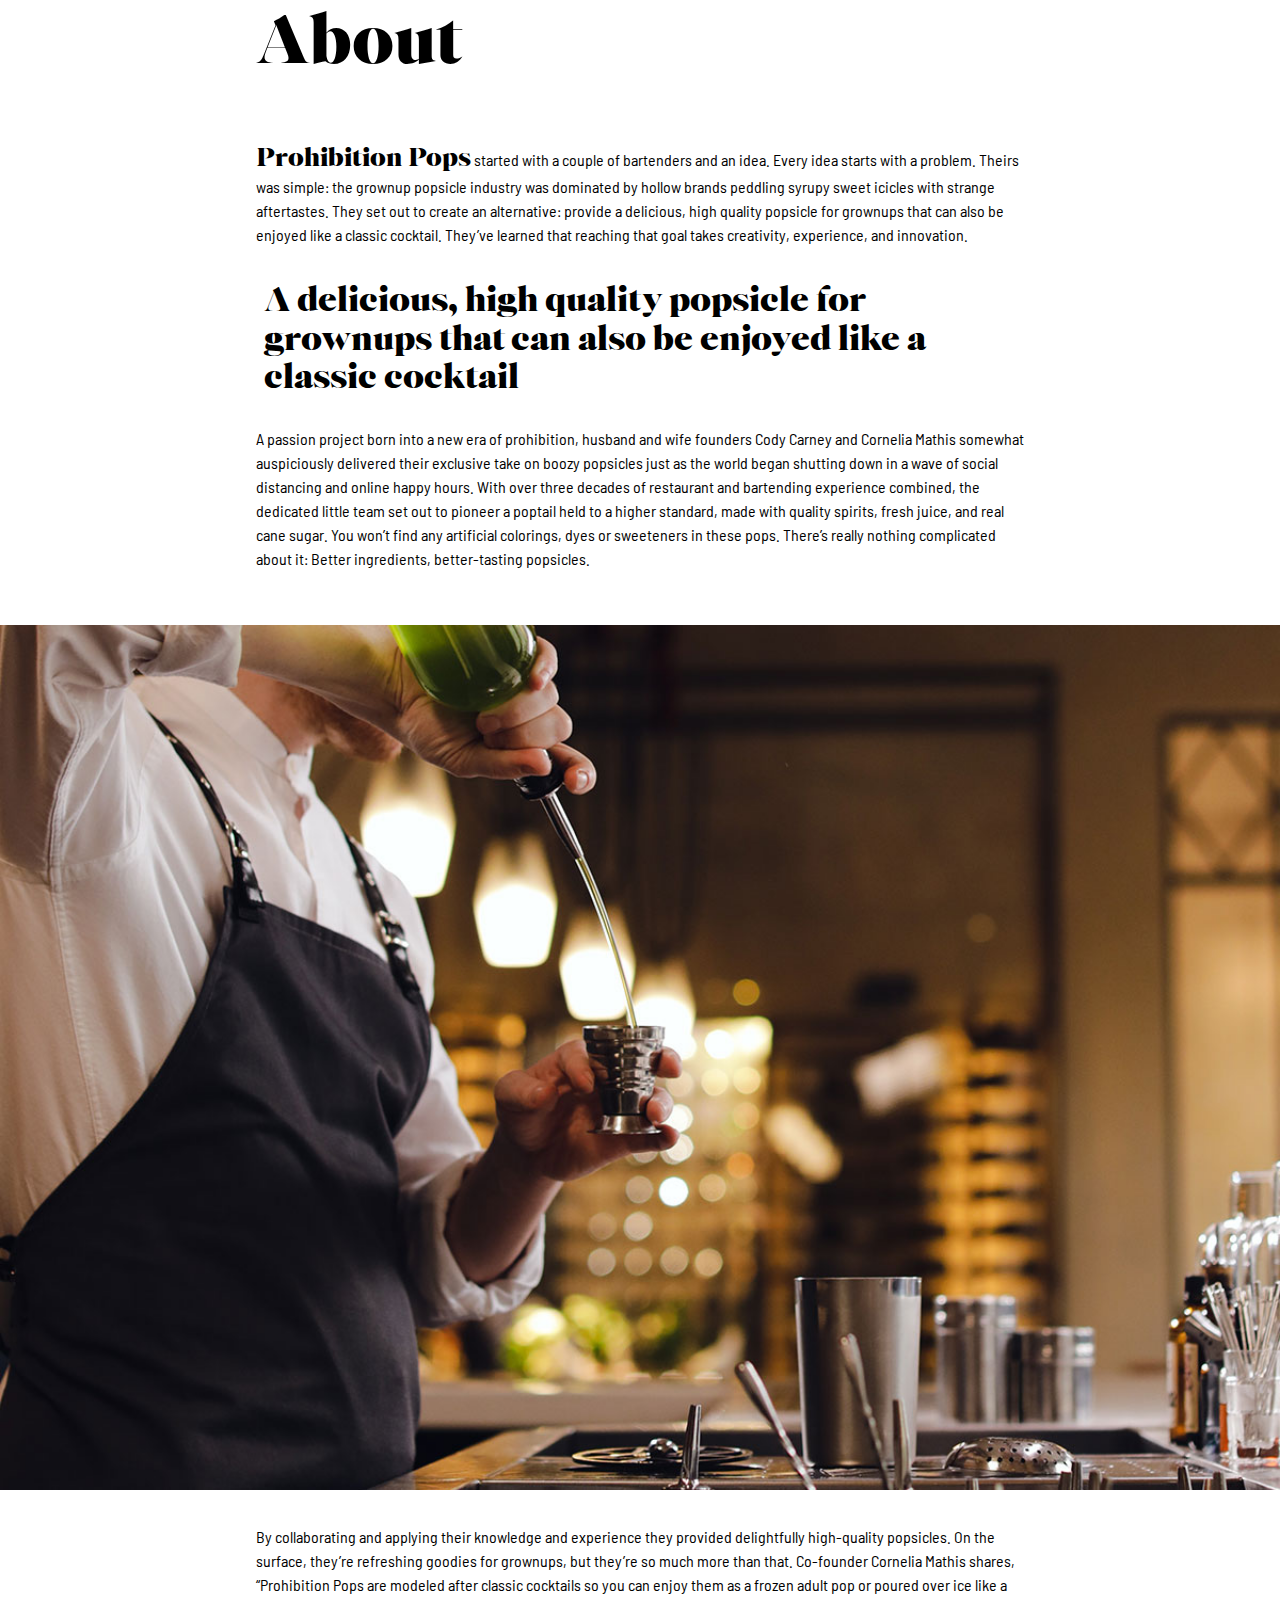
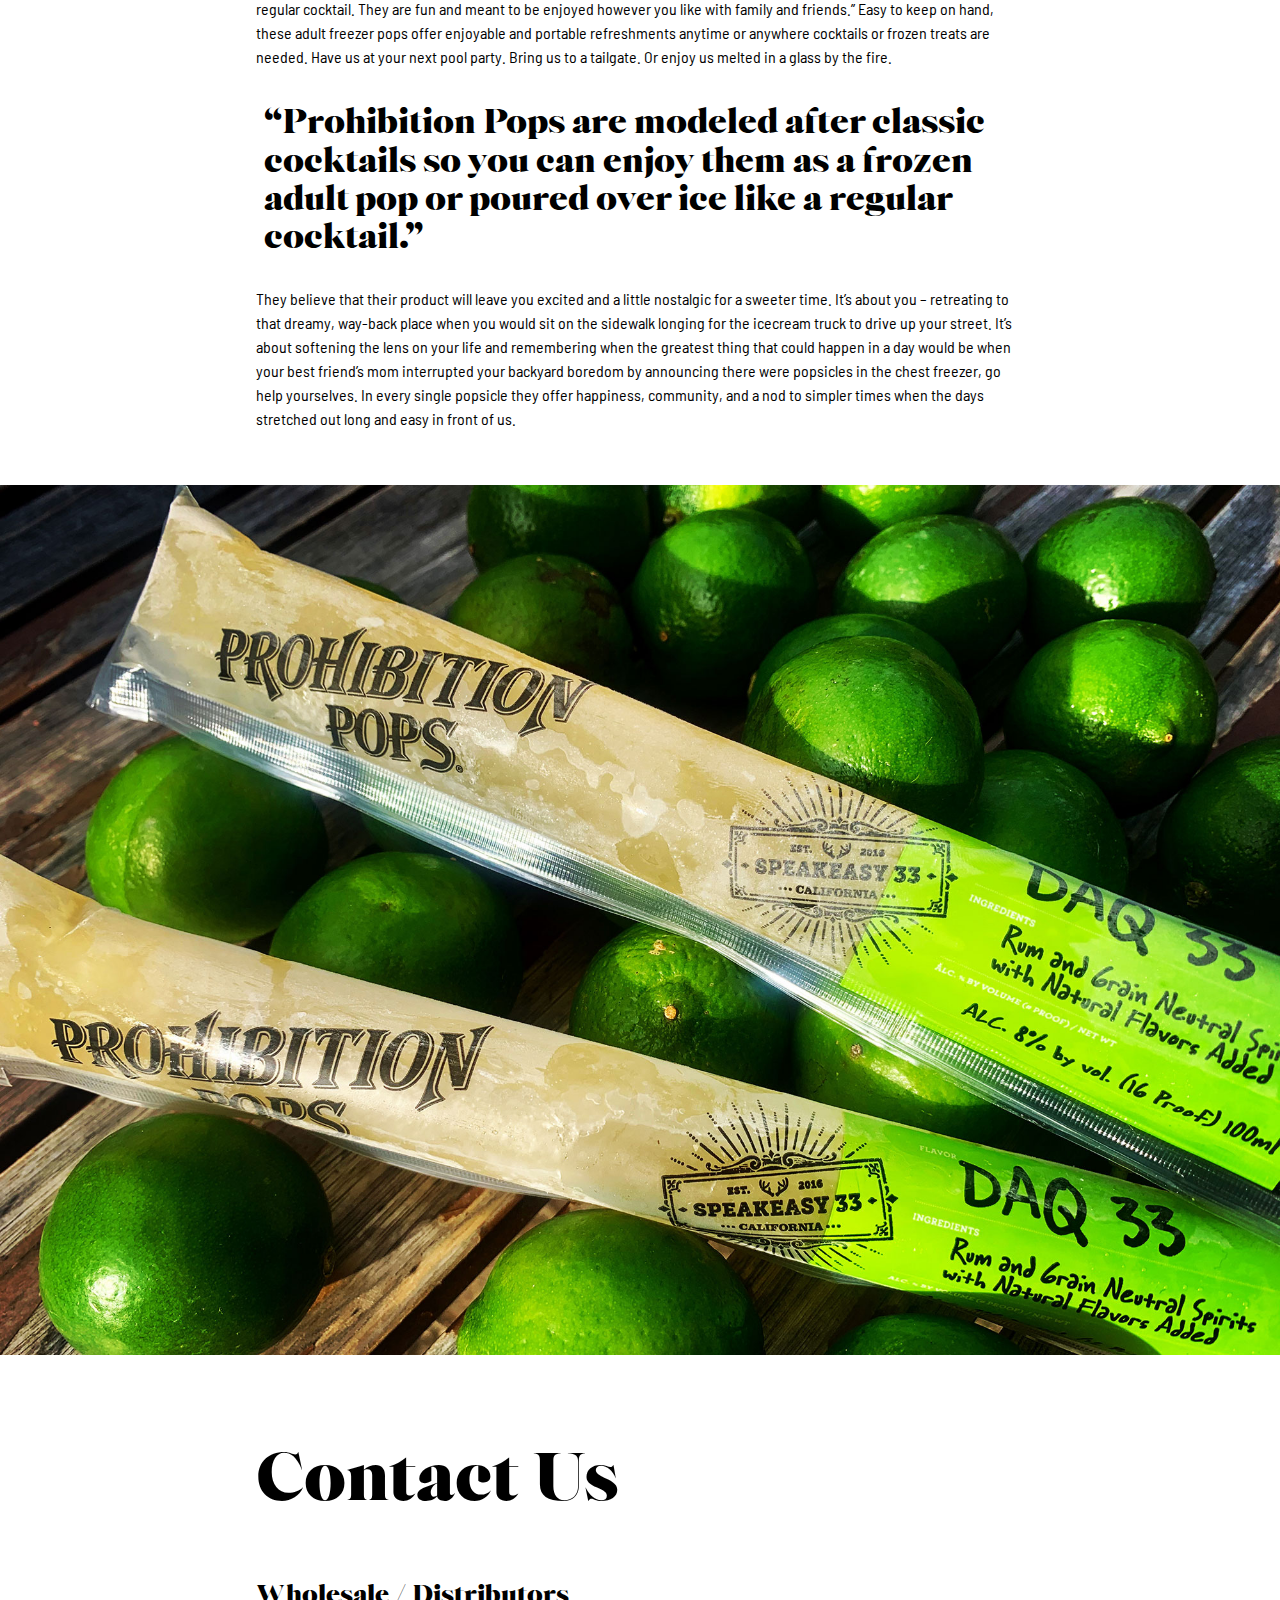
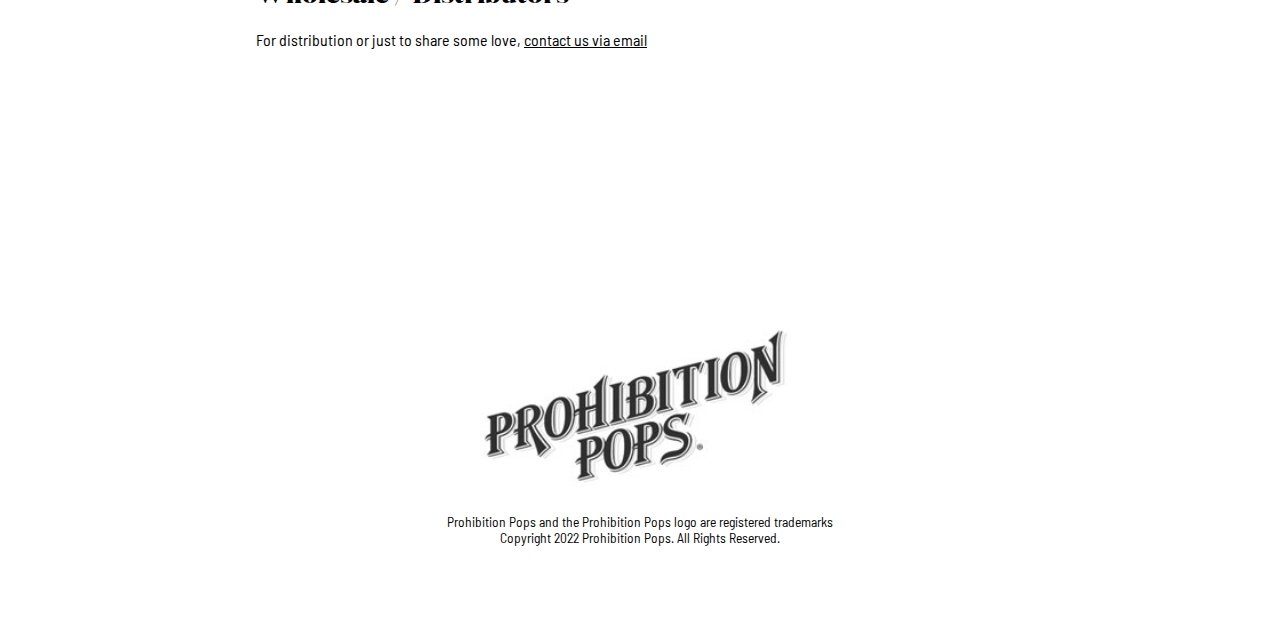
==== commit d2ad7de7: "buy now" ====
--- a/index.html
+++ b/index.html
@@ -21,6 +21,7 @@
           <li><a href="#flavors">Flavors</a></li>
           <li><a href="#about">About</a></li>
           <li><a href="#contact">Contact</a></li>
+          <li><a href="https://shop.prohibition-pops.com/">Buy Now</a></li>
         </ul>
       </nav>
     </div>
